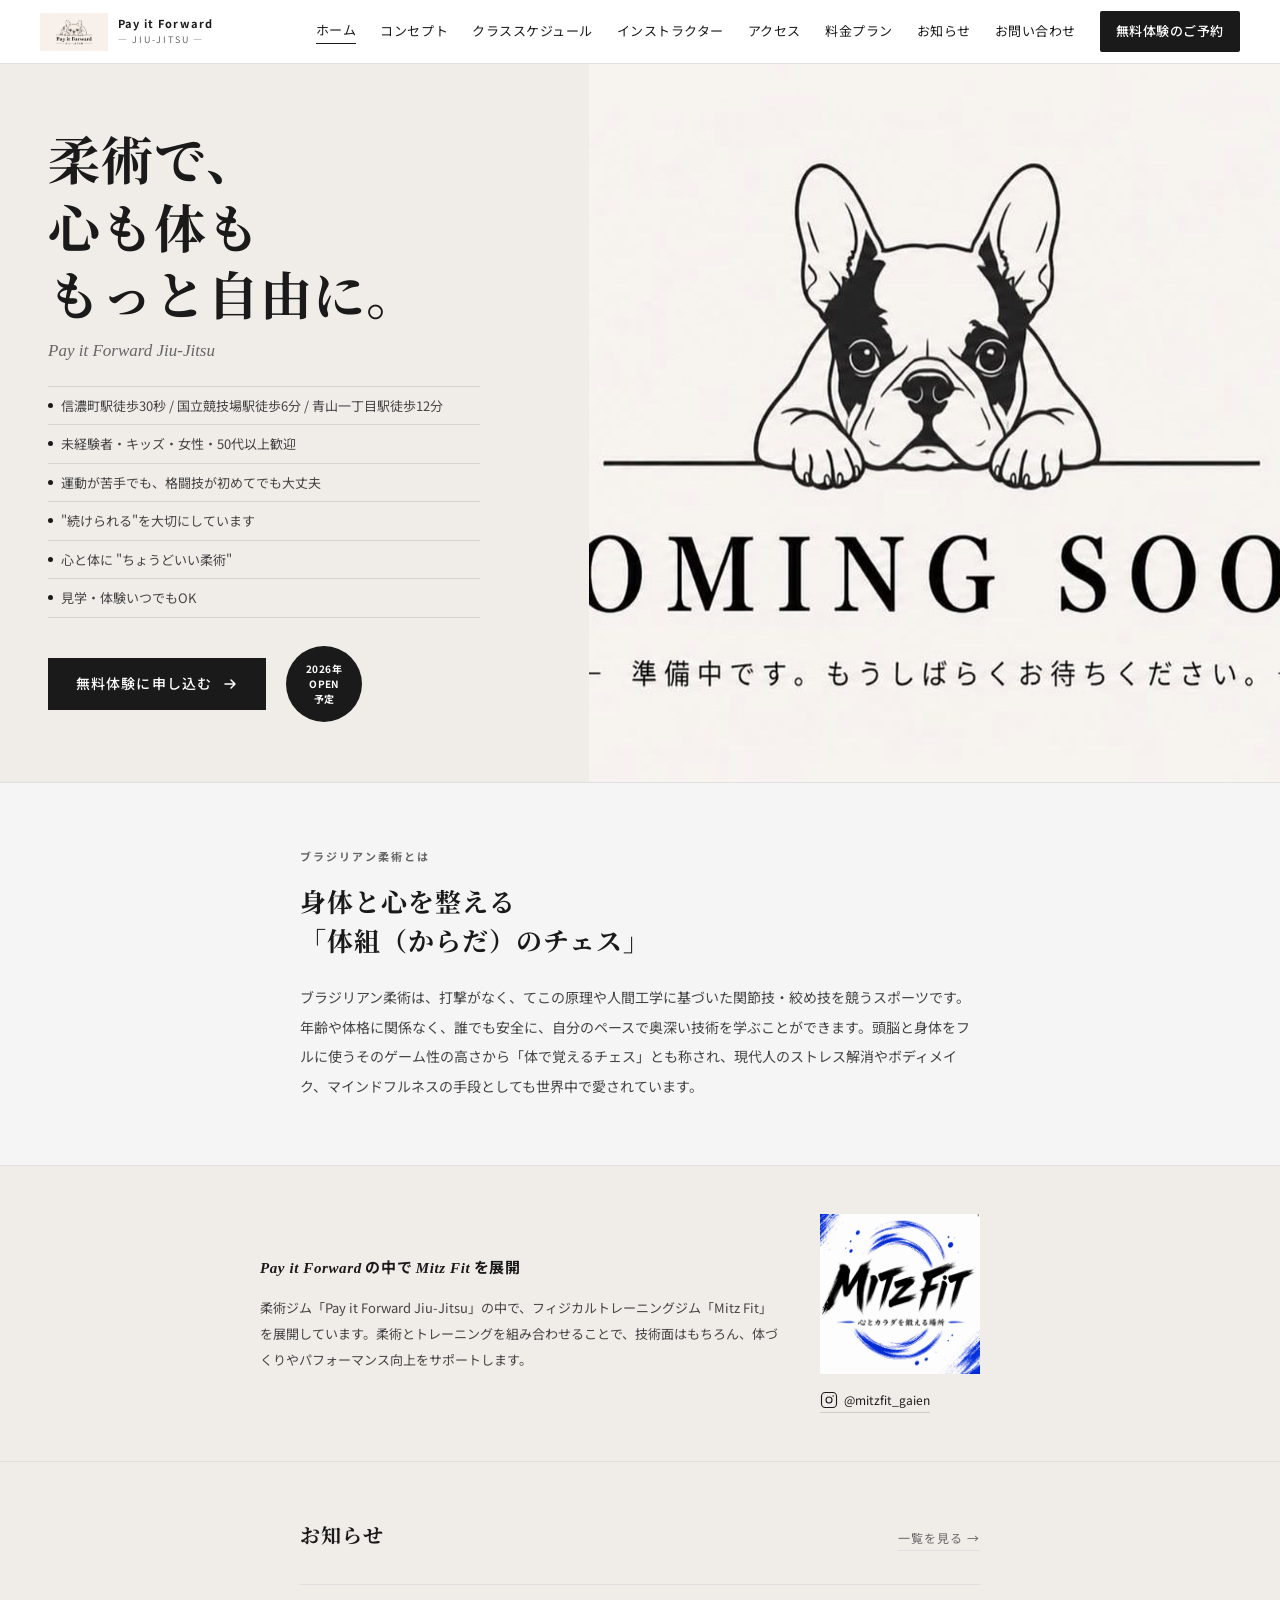
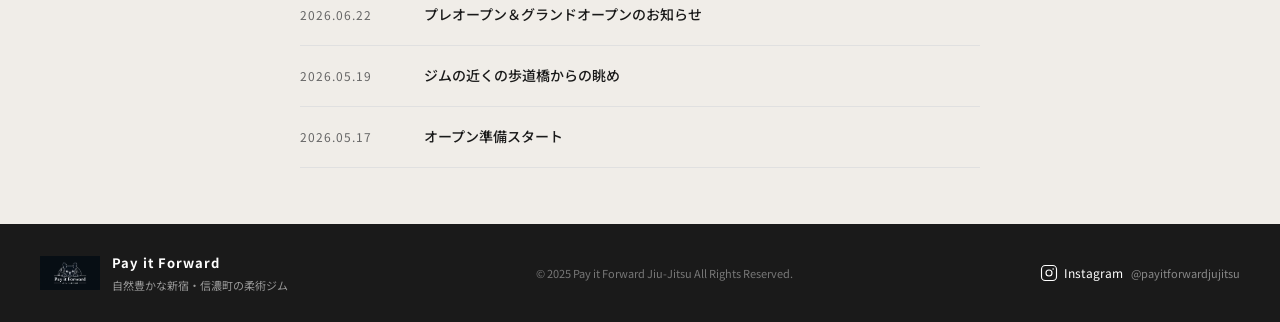
==== index.html @ 7c6f51bd "Add files via upload" ====
<!DOCTYPE html>
<html lang="ja">
<head>
    <meta charset="UTF-8">
  <meta name="color-scheme" content="light">
  <meta name="viewport" content="width=device-width, initial-scale=1.0">
  <meta name="description" content="東京都新宿区信濃町にあるブラジリアン柔術道場。初心者・女性・キッズ・50代以上歓迎。無料体験随時受付中。信濃町駅徒歩30秒。">
  <meta name="keywords" content="ブラジリアン柔術,柔術,信濃町,新宿,道場,初心者,女性,キッズ,体験,Pay it Forward">
  <meta name="robots" content="index, follow">
  <title>Pay it Forward JIU-JITSU｜東京・信濃町のブラジリアン柔術道場</title>

  <!-- OGP -->
  <meta property="og:type" content="website">
  <meta property="og:title" content="Pay it Forward JIU-JITSU｜東京・信濃町のブラジリアン柔術道場">
  <meta property="og:description" content="東京都新宿区信濃町にあるブラジリアン柔術道場。初心者・女性・キッズ・50代以上歓迎。無料体験随時受付中。信濃町駅徒歩30秒。">
  <meta property="og:url" content="https://payitforwardjiujitsu.com/index.html">
  <meta property="og:image" content="https://payitforwardjiujitsu.com/logo.png">
  <meta property="og:site_name" content="Pay it Forward JIU-JITSU">
  <meta property="og:locale" content="ja_JP">

  <!-- Twitter Card -->
  <meta name="twitter:card" content="summary">
  <meta name="twitter:title" content="Pay it Forward JIU-JITSU｜東京・信濃町のブラジリアン柔術道場">
  <meta name="twitter:description" content="東京都新宿区信濃町にあるブラジリアン柔術道場。初心者・女性・キッズ・50代以上歓迎。無料体験随時受付中。信濃町駅徒歩30秒。">
  <meta name="twitter:image" content="https://payitforwardjiujitsu.com/logo.png">

  <!-- Favicon -->
  <link rel="icon" type="image/png" href="logo.png">
  <link rel="apple-touch-icon" href="logo.png">

  <!-- 表示速度最適化 -->
  <link rel="preconnect" href="https://fonts.googleapis.com">
  <link rel="preconnect" href="https://fonts.gstatic.com" crossorigin>
  <link rel="dns-prefetch" href="https://fonts.googleapis.com">
  <script type="application/ld+json">
  {
    "@context": "https://schema.org",
    "@type": "SportsActivityLocation",
    "name": "Pay it Forward JIU-JITSU",
    "description": "東京都新宿区信濃町のブラジリアン柔術道場。初心者・女性・キッズ・50代以上歓迎。",
    "url": "https://payitforwardjiujitsu.com/",
    "telephone": "",
    "email": "payitforwardjiujitsu@gmail.com",
    "address": {
      "@type": "PostalAddress",
      "streetAddress": "南元町19-2 信濃町外苑ビル201",
      "addressLocality": "新宿区",
      "addressRegion": "東京都",
      "postalCode": "160-0012",
      "addressCountry": "JP"
    },
    "openingHours": ["Mo-Fr 10:00-22:00", "Sa-Su 09:00-18:00"],
    "sameAs": [
      "https://www.instagram.com/payitforwardjiujitsu"
    ]
  }
  </script>

  <link rel="stylesheet" href="common.css">
  <style>
    /* ===== HERO ===== */
    .hero {
      position: relative;
      min-height: 540px;
      background: #f0ede8;
      overflow: hidden;
    }

    .hero-img {
      position: absolute;
      right: 0; top: 0;
      width: 54%;
      height: 100%;
      object-fit: cover;
      object-position: center top;
    }

    .hero-content {
      position: relative;
      z-index: 2;
      padding: 60px 0 60px 48px;
      max-width: 480px;
    }

    .hero-heading {
      font-family: var(--font-serif);
      font-size: 52px;
      font-weight: 700;
      line-height: 1.3;
      letter-spacing: 0.02em;
      margin-bottom: 10px;
    }

    .hero-sub-en {
      font-family: 'Georgia', serif;
      font-size: 17px;
      font-style: italic;
      color: var(--gray-text);
      margin-bottom: 20px;
    }


    .hero-features {
      list-style: none;
      margin-bottom: 28px;
    }

    .hero-features li {
      font-size: 13px;
      color: #444;
      padding: 9px 0;
      border-bottom: 1px solid #d8d4ce;
      display: flex;
      align-items: center;
      gap: 8px;
      line-height: 1.5;
    }

    .hero-features li:first-child { border-top: 1px solid #d8d4ce; }

    .hero-features li::before {
      content: "";
      display: inline-block;
      width: 5px;
      height: 5px;
      border-radius: 50%;
      background: var(--black);
      flex-shrink: 0;
    }

    .hero-info {
      display: grid;
      grid-template-columns: 1fr 1fr;
      gap: 8px 12px;
      margin-bottom: 32px;
    }

    .hero-info-item {
      display: flex;
      align-items: center;
      gap: 6px;
      font-size: 12px;
      color: #555;
    }

    .hero-actions {
      display: flex;
      align-items: center;
      gap: 20px;
    }

    .hero-badge {
      width: 76px;
      height: 76px;
      border-radius: 50%;
      background: var(--black);
      color: var(--white);
      display: flex;
      flex-direction: column;
      align-items: center;
      justify-content: center;
      font-size: 10px;
      font-weight: 700;
      line-height: 1.5;
      text-align: center;
      letter-spacing: 0.04em;
      flex-shrink: 0;
    }

    /* ===== FEATURES ===== */
    .features {
      padding: 56px 40px;
      border-top: 1px solid var(--gray-mid);
    }

    .features-title {
      font-family: var(--font-serif);
      font-size: 18px;
      font-weight: 700;
      text-align: center;
      margin-bottom: 40px;
      letter-spacing: 0.06em;
    }

    .features-list {
      list-style: none;
      max-width: 400px;
      margin: 0 auto;
    }

    .features-list li {
      font-size: 15px;
      font-weight: 500;
      letter-spacing: 0.04em;
      padding: 14px 0;
      border-bottom: 1px solid var(--gray-mid);
      display: flex;
      align-items: center;
      gap: 12px;
    }

    .features-list li::before {
      content: "";
      display: inline-block;
      width: 6px;
      height: 6px;
      background: var(--black);
      border-radius: 50%;
      flex-shrink: 0;
    }

    .features-list li:first-child {
      border-top: 1px solid var(--gray-mid);
    }

    /* ===== TABLET ===== */
    @media (max-width: 1024px) {
      .hero-content { padding: 48px 0 48px 32px; }
      .hero-heading { font-size: 44px; }
      .features { padding: 48px 24px; }
      .features-grid { gap: 28px; }
    }

    /* ===== SP ===== */
    @media (max-width: 768px) {
      .hero {
        min-height: auto;
        display: flex;
        flex-direction: column;
      }

      .hero-img {
        position: relative;
        width: 100%;
        height: 280px;
        right: auto; top: auto;
      }

      .hero-content {
        padding: 36px 20px;
        max-width: 100%;
      }

      .hero-heading { font-size: 36px; }
      .hero-sub-en { font-size: 14px; }

      .hero-info {
        grid-template-columns: 1fr;
        gap: 8px;
      }

      .hero-actions { flex-wrap: wrap; }

      .features { padding: 40px 20px; }
      .features-grid { gap: 20px; }
      .feature-item { min-width: 72px; }
    }

    @media (max-width: 480px) {
      .hero-heading { font-size: 30px; }
      .features-grid {
        display: grid;
        grid-template-columns: repeat(3, 1fr);
        gap: 16px 8px;
      }
    }

    /* ===== NEWS (TOP) ===== */
    .news-top-wrap {
      background: #f0ede8;
      border-top: 1px solid var(--gray-mid);
    }

    .news-top {
      padding: 56px 40px;
      max-width: 760px;
      margin: 0 auto;
    }

    .news-top-header {
      display: flex;
      align-items: baseline;
      justify-content: space-between;
      margin-bottom: 32px;
    }

    .news-top-title {
      font-family: var(--font-serif);
      font-size: 20px;
      font-weight: 700;
      letter-spacing: 0.06em;
    }

    .news-top-more {
      font-size: 12px;
      letter-spacing: 0.08em;
      color: var(--gray-text);
      border-bottom: 1px solid var(--gray-mid);
      padding-bottom: 1px;
      transition: opacity 0.2s;
    }

    .news-top-more:hover { opacity: 0.6; }

    .news-top-list { list-style: none; }

    .news-top-item a {
      display: grid;
      grid-template-columns: 100px 1fr;
      gap: 24px;
      align-items: center;
      padding: 18px 0;
      border-bottom: 1px solid var(--gray-mid);
      transition: opacity 0.2s;
    }

    .news-top-item:first-child a { border-top: 1px solid var(--gray-mid); }
    .news-top-item a:hover { opacity: 0.55; }

    .news-top-date {
      font-size: 12px;
      color: var(--gray-text);
      letter-spacing: 0.08em;
      white-space: nowrap;
    }

    .news-top-name {
      font-size: 14px;
      font-weight: 500;
      color: var(--black);
    }

    @media (max-width: 768px) {
      .news-top { padding: 40px 20px; }
      .news-top-item a {
        grid-template-columns: 1fr;
        gap: 5px;
        padding: 16px 0;
      }
      .news-top-item:first-child a { border-top: 1px solid var(--gray-mid); }
    }

    /* ===== BJJ SECTION ===== */
    .bjj-section {
      padding: 64px 40px;
      border-top: 1px solid var(--gray-mid);
      background: var(--gray-light);
    }

    .bjj-inner {
      max-width: 680px;
      margin: 0 auto;
    }

    .bjj-eyebrow {
      font-size: 11px;
      font-weight: 700;
      letter-spacing: 0.18em;
      color: var(--gray-text);
      margin-bottom: 16px;
      text-transform: uppercase;
    }

    .bjj-heading {
      font-family: var(--font-serif);
      font-size: 26px;
      font-weight: 700;
      line-height: 1.5;
      letter-spacing: 0.04em;
      margin-bottom: 24px;
    }

    .bjj-body {
      font-size: 14px;
      line-height: 2.1;
      color: #444;
    }

    @media (max-width: 768px) {
      .bjj-section { padding: 48px 20px; }
      .bjj-heading { font-size: 20px; }
    }

    /* ===== MITZ FIT TOP ===== */
    .mitzfit-top {
      border-top: 1px solid var(--gray-mid);
      padding: 48px 40px;
      background: #f0ede8;
    }

    .mitzfit-top-inner {
      max-width: 760px;
      margin: 0 auto;
      display: grid;
      grid-template-columns: 1fr 200px;
      gap: 40px;
      align-items: center;
    }

    .mitzfit-top-label {
      font-size: 15px;
      font-weight: 700;
      letter-spacing: 0.04em;
      margin-bottom: 14px;
    }

    .mitzfit-top-label em {
      font-family: 'Georgia', serif;
      font-style: italic;
    }

    .mitzfit-top-body {
      font-size: 13px;
      line-height: 2;
      color: #444;
    }

    .mitzfit-top-logo {
      display: flex;
      flex-direction: row;
      align-items: center;
      gap: 16px;
      flex-wrap: wrap;
    }

    .mitzfit-top-logo img {
      width: 160px;
      object-fit: contain;
    }

    @media (max-width: 768px) {
      .mitzfit-top { padding: 40px 20px; }
      .mitzfit-top-inner {
        grid-template-columns: 1fr;
        gap: 20px;
      }
      .mitzfit-top-logo { flex-direction: column; align-items: flex-start; gap: 10px; }
      .mitzfit-top-logo img { width: 160px; }
    }

    .mitzfit-ig {
      display: inline-flex;
      align-items: center;
      gap: 6px;
      font-size: 12px;
      color: var(--black);
      transition: opacity 0.2s;
      border-bottom: 1px solid #ccc;
      padding-bottom: 2px;
    }

    .mitzfit-ig:hover { opacity: 0.6; }
  </style>
</head>
<body>
  <div class="page-wrapper">

    <!-- HEADER -->
    <header class="site-header">
      <a href="index.html" class="site-logo">
        <img src="logo.png" alt="Pay it Forward Jiu-Jitsu ロゴ">
        <div><div class="logo-text">Pay it Forward</div><div class="logo-sub">— JIU-JITSU —</div></div>
      </a>
      <nav class="site-nav">
        <a href="index.html" class="active">ホーム</a>
        <a href="concept.html">コンセプト</a>
        <a href="schedule.html">クラススケジュール</a>
        <a href="instructor.html">インストラクター</a>
        <a href="access.html">アクセス</a>
        <a href="pricing.html">料金プラン</a>
        <a href="news.html">お知らせ</a>
        <a href="contact.html">お問い合わせ</a>
        <a href="contact.html" class="btn-cta">無料体験のご予約</a>
      </nav>
      <button class="hamburger" id="hamburger" aria-label="メニューを開く">
        <span></span><span></span><span></span>
      </button>
    </header>

    <!-- MOBILE MENU -->
    <div class="mobile-menu" id="mobileMenu">
      <a href="index.html">ホーム</a>
      <a href="concept.html">コンセプト</a>
      <a href="schedule.html">クラススケジュール</a>
      <a href="instructor.html">インストラクター</a>
      <a href="access.html">アクセス</a>
      <a href="pricing.html">料金プラン</a>
      <a href="news.html">お知らせ</a>
      <a href="contact.html">お問い合わせ</a>
      <a href="contact.html" class="btn-cta">無料体験のご予約</a>
    </div>

    <main>

      <!-- HERO -->
      <section class="hero">
        <img src="hero.jpg" alt="柔術の練習風景" class="hero-img">
        <div class="hero-content">
          <h1 class="hero-heading">柔術で、<br>心も体も<br>もっと自由に。</h1>
          <p class="hero-sub-en">Pay it Forward Jiu-Jitsu</p>
          <ul class="hero-features">
            <li>信濃町駅徒歩30秒 / 国立競技場駅徒歩6分 / 青山一丁目駅徒歩12分</li>
            <li>未経験者・キッズ・女性・50代以上歓迎</li>
            <li>運動が苦手でも、格闘技が初めてでも大丈夫</li>
            <li>"続けられる"を大切にしています</li>
            <li>心と体に "ちょうどいい柔術"</li>
            <li>見学・体験いつでもOK</li>
          </ul>

          <div class="hero-actions">
            <a href="contact.html" class="btn-primary">
              無料体験に申し込む
              <svg width="16" height="16" viewBox="0 0 16 16" fill="none"><path d="M3 8h10M9 4l4 4-4 4" stroke="#fff" stroke-width="1.5" stroke-linecap="round" stroke-linejoin="round"/></svg>
            </a>
            <div class="hero-badge">2026年<br>OPEN<br>予定</div>
          </div>
        </div>
      </section>




      <!-- BJJ SECTION -->
      <section class="bjj-section">
        <div class="bjj-inner">
          <p class="bjj-eyebrow">ブラジリアン柔術とは</p>
          <h2 class="bjj-heading">身体と心を整える<br>「体組（からだ）のチェス」</h2>
          <p class="bjj-body">ブラジリアン柔術は、打撃がなく、てこの原理や人間工学に基づいた関節技・絞め技を競うスポーツです。年齢や体格に関係なく、誰でも安全に、自分のペースで奥深い技術を学ぶことができます。頭脳と身体をフルに使うそのゲーム性の高さから「体で覚えるチェス」とも称され、現代人のストレス解消やボディメイク、マインドフルネスの手段としても世界中で愛されています。</p>
        </div>
      </section>

      <!-- MITZ FIT -->
      <section class="mitzfit-top">
        <div class="mitzfit-top-inner">
          <div class="mitzfit-top-text">
            <p class="mitzfit-top-label"><em>Pay it Forward</em> の中で <em>Mitz Fit</em> を展開</p>
            <p class="mitzfit-top-body">柔術ジム「Pay it Forward Jiu-Jitsu」の中で、フィジカルトレーニングジム「Mitz Fit」を展開しています。柔術とトレーニングを組み合わせることで、技術面はもちろん、体づくりやパフォーマンス向上をサポートします。</p>
          </div>
          <div class="mitzfit-top-logo">
            <a href="https://mitzfittokyo.com/" target="_blank" rel="noopener" class="mitzfit-logo-link">
              <img src="5.jpg" loading="lazy" alt="Mitz Fit ロゴ">
            </a>
            <a href="https://www.instagram.com/mitzfit_gaien?igsh=MWZiM3Vud2s0aWNnYQ==" target="_blank" rel="noopener" class="mitzfit-ig">
              <svg width="18" height="18" viewBox="0 0 24 24" fill="none"><rect x="2" y="2" width="20" height="20" rx="5" stroke="#1a1a1a" stroke-width="1.5"/><circle cx="12" cy="12" r="4" stroke="#1a1a1a" stroke-width="1.5"/><circle cx="17.5" cy="6.5" r="1" fill="#1a1a1a"/></svg>
              @mitzfit_gaien
            </a>
          </div>
        </div>
      </section>

      <!-- NEWS -->
      <div class="news-top-wrap">
      <section class="news-top">
        <div class="news-top-header">
          <h2 class="news-top-title">お知らせ</h2>
          <a href="news.html" class="news-top-more">一覧を見る →</a>
        </div>
        <ul class="news-top-list" id="newsTopList">
          <li style="padding:20px 0;font-size:13px;color:var(--gray-text);">読み込み中...</li>
        </ul>
      </section>
      </div>

    </main>

    <!-- FOOTER -->
    <footer class="site-footer">
      <div class="footer-logo">
        <img src="logo.png" alt="ロゴ">
        <div>
          <div class="footer-logo-name">Pay it Forward</div>
          <div class="footer-logo-tagline">自然豊かな新宿・信濃町の柔術ジム</div>
        </div>
      </div>
      <div class="footer-copy">&copy; 2025 Pay it Forward Jiu-Jitsu All Rights Reserved.</div>
      <div class="footer-sns">
        <a href="https://www.instagram.com/payitforwardjiujitsu?igsh=d3Uzd296cXIxdXo=" target="_blank" rel="noopener">
          <svg width="18" height="18" viewBox="0 0 24 24" fill="none"><rect x="2" y="2" width="20" height="20" rx="5" stroke="white" stroke-width="1.5"/><circle cx="12" cy="12" r="4" stroke="white" stroke-width="1.5"/><circle cx="17.5" cy="6.5" r="1" fill="white"/></svg>
          Instagram
        </a>
        <span class="footer-sns-handle">@payitforwardjujitsu</span>
      </div>
    </footer>

  </div>

  <script>
    // ===== ハンバーガー =====
    const ham = document.getElementById('hamburger');
    const menu = document.getElementById('mobileMenu');
    ham.addEventListener('click', function() {
      ham.classList.toggle('open');
      menu.classList.toggle('open');
      document.body.classList.toggle('menu-open');
    });
    menu.querySelectorAll('a').forEach(function(a) {
      a.addEventListener('click', function() {
        ham.classList.remove('open');
        menu.classList.remove('open');
        document.body.classList.remove('menu-open');
      });
    });

    // ===== お知らせデータ =====
    const NEWS_DATA = [
  {
    "id": 1,
    "title": "Pay it Forward Jiu-Jitsu オープン決定",
    "date": "2026-05-07",
    "content": "この度、東京・信濃町にて「Pay it Forward Jiu-Jitsu」のオープンが正式に決定いたしました。\n\nはじめての方も、女性も、キッズも、50代以上の方も。それぞれのペースで楽しく強くなれる場所を目指します。\n\nオープン日・体験会の詳細については順次お知らせいたします。\nぜひInstagramやLINEでの最新情報をお見逃しなく。"
  },
  {
    "id": 2,
    "title": "オープン準備スタート",
    "date": "2026-05-17",
    "content": "本日よりオープンに向けた準備を本格的にスタートしました。\n\n道場の整備、スケジュール調整、体験会の企画など、鋭意準備中です。\n\n無料体験のお申し込みは「お問い合わせ」ページよりお気軽にどうぞ。\nオープンまで今しばらくお待ちください。"
  },
  {
    "id": 3,
    "title": "ジムの近くの歩道橋からの眺め",
    "date": "2026-05-19",
    "thumbnail": "news01.jpg",
    "content": "ジムの近くの有名な歩道橋です！\n\nジムの準備の最中にお散歩。\n\n良いジムを作って皆さんをお待ちしております。"
  },
  {
    "id": 4,
    "title": "プレオープン＆グランドオープンのお知らせ",
    "date": "2026-06-22",
    "thumbnail": "news02.jpg",
    "content": "7月28日（火）〜31日（金） プレオープン\n8月1日（土） グランドオープン\n\nいよいよ、Pay it Forward JIU-JITSUがオープンします！\n\n7月28日（火）から31日（金）までの4日間は「プレオープン期間」として、体験レッスンや見学を随時受け付けております。\n\nそして8月1日（土）はいよいよグランドオープン！当日はお披露目会として、体験レッスン・施設見学・インストラクターとの交流など、楽しいイベントを予定しています。\n\n「ちょっと気になっていた」「柔術をやってみたかった」という方、ぜひこの機会に遊びにいらしてください！\n\n皆さんとマットの上でお会いできることを楽しみにしております。\n\n— New Challenge, Stronger Together. —"
  }
];

    // ===== TOP 最新3件表示 =====
    (function() {
      function fmt(s) {
        var d = new Date(s);
        return d.getFullYear() + '.' + String(d.getMonth()+1).padStart(2,'0') + '.' + String(d.getDate()).padStart(2,'0');
      }
      var data = NEWS_DATA.slice().sort(function(a,b){ return new Date(b.date) - new Date(a.date); });
      var list = document.getElementById('newsTopList');
      list.innerHTML = '';
      data.slice(0,3).forEach(function(item) {
        var li = document.createElement('li');
        li.className = 'news-top-item';
        li.innerHTML = '<a href="news-detail.html?id=' + item.id + '"><span class="news-top-date">' + fmt(item.date) + '</span><span class="news-top-name">' + item.title + '</span></a>';
        list.appendChild(li);
      });
    })();
  </script>
</body>
</html>
---- common.css ----
/* ===== GOOGLE FONTS ===== */
@import url('https://fonts.googleapis.com/css2?family=Noto+Sans+JP:wght@300;400;500;700&family=Noto+Serif+JP:wght@400;700&display=swap');

/* ===== RESET & BASE ===== */
*, *::before, *::after { box-sizing: border-box; margin: 0; padding: 0; }

:root {
  --black: #1a1a1a;
  --white: #ffffff;
  --gray-light: #f5f5f5;
  --gray-mid: #e0e0e0;
  --gray-text: #666666;
  --font-serif: 'Noto Serif JP', 'Georgia', serif;
  --font-sans: 'Noto Sans JP', 'Helvetica Neue', sans-serif;
  --header-h: 64px;
}

html {
  font-size: 16px;
  scroll-behavior: smooth;
  color-scheme: light only;
}

body {
  font-family: var(--font-sans);
  color: #1a1a1a;
  background-color: #ffffff;
  line-height: 1.7;
  -webkit-font-smoothing: antialiased;
}

/* ダークモード完全無効化 */
@media (prefers-color-scheme: dark) {
  html { color-scheme: light; }
  body { background-color: #ffffff !important; color: #1a1a1a !important; }
  * { color: inherit; background-color: inherit; }
}

img { max-width: 100%; height: auto; display: block; }
a { color: inherit; text-decoration: none; }
ul { list-style: none; }

/* ===== HEADER ===== */
.site-header {
  display: flex;
  align-items: center;
  justify-content: space-between;
  padding: 0 40px;
  height: var(--header-h);
  border-bottom: 1px solid var(--gray-mid);
  background: var(--white);
  position: sticky;
  top: 0;
  z-index: 200;
}

.site-logo {
  display: flex;
  align-items: center;
  gap: 10px;
  flex-shrink: 0;
}

.site-logo img { height: 38px; width: auto; }

.logo-text {
  font-size: 11px;
  font-weight: 700;
  letter-spacing: 0.1em;
  line-height: 1.4;
}

.logo-sub {
  font-size: 9px;
  letter-spacing: 0.2em;
  color: var(--gray-text);
}

/* ===== NAV (PC) ===== */
.site-nav {
  display: flex;
  align-items: center;
  gap: 24px;
}

.site-nav a {
  font-size: 13px;
  color: var(--black);
  letter-spacing: 0.04em;
  white-space: nowrap;
  transition: opacity 0.2s;
}

.site-nav a:hover { opacity: 0.5; }

.site-nav a.active {
  border-bottom: 1.5px solid var(--black);
  padding-bottom: 1px;
}

.btn-cta {
  background: var(--black);
  color: var(--white) !important;
  padding: 9px 16px;
  font-size: 12px;
  font-weight: 500;
  letter-spacing: 0.05em;
  white-space: nowrap;
  border-radius: 2px;
  transition: opacity 0.2s;
}

.btn-cta:hover { opacity: 0.7 !important; border-bottom: none !important; }

/* ===== HAMBURGER (SP/TAB) ===== */
.hamburger {
  display: none;
  flex-direction: column;
  justify-content: center;
  gap: 5px;
  width: 32px;
  height: 32px;
  cursor: pointer;
  background: none;
  border: none;
  padding: 4px;
  z-index: 300;
}

.hamburger span {
  display: block;
  height: 1.5px;
  background: var(--black);
  transition: all 0.3s;
  transform-origin: center;
}

.hamburger.open span:nth-child(1) { transform: translateY(6.5px) rotate(45deg); }
.hamburger.open span:nth-child(2) { opacity: 0; }
.hamburger.open span:nth-child(3) { transform: translateY(-6.5px) rotate(-45deg); }

/* ===== MOBILE MENU OVERLAY ===== */
.mobile-menu {
  display: none;
  position: fixed;
  inset: 0;
  background: var(--white);
  z-index: 150;
  flex-direction: column;
  align-items: center;
  justify-content: center;
  gap: 0;
  padding-top: var(--header-h);
}

.mobile-menu.open { display: flex; }

.mobile-menu a {
  font-size: 16px;
  font-weight: 500;
  letter-spacing: 0.08em;
  color: var(--black);
  width: 100%;
  max-width: 320px;
  padding: 18px 0;
  text-align: center;
  border-bottom: 1px solid var(--gray-mid);
}

.mobile-menu .btn-cta {
  margin-top: 32px;
  background: var(--black);
  color: var(--white) !important;
  border-radius: 2px;
  border-bottom: none !important;
  padding: 14px 32px;
  font-size: 14px;
  max-width: 280px;
}

/* ===== BUTTONS ===== */
.btn-primary {
  display: inline-flex;
  align-items: center;
  gap: 10px;
  background: var(--black);
  color: var(--white);
  padding: 14px 28px;
  font-size: 14px;
  font-weight: 500;
  letter-spacing: 0.08em;
  border: none;
  cursor: pointer;
  transition: opacity 0.2s;
  font-family: var(--font-sans);
}

.btn-primary:hover { opacity: 0.75; }

/* ===== SECTION TITLE ===== */
.section-title {
  font-family: var(--font-serif);
  font-size: 26px;
  font-weight: 700;
  letter-spacing: 0.05em;
  text-align: center;
  margin-bottom: 48px;
}

/* ===== PAGE WRAPPER ===== */
.page-wrapper { min-height: 100vh; display: flex; flex-direction: column; }
main { flex: 1; }

/* ===== FOOTER ===== */
.site-footer {
  background: var(--black);
  color: var(--white);
  padding: 28px 40px;
  display: flex;
  align-items: center;
  justify-content: space-between;
  gap: 16px;
  flex-wrap: wrap;
}

.footer-logo { display: flex; align-items: center; gap: 12px; }
.footer-logo img { height: 34px; filter: invert(1); }
.footer-logo-name { font-size: 13px; font-weight: 700; letter-spacing: 0.08em; }
.footer-logo-tagline { font-size: 11px; color: #999; margin-top: 2px; }
.footer-copy { font-size: 11px; color: #777; }

.footer-sns { display: flex; align-items: center; gap: 8px; }
.footer-sns a {
  display: flex; align-items: center; gap: 6px;
  font-size: 12px; color: var(--white);
  transition: opacity 0.2s;
}
.footer-sns a:hover { opacity: 0.7; }
.footer-sns-handle { font-size: 11px; color: #888; }

/* ===== HAMBURGER JS ===== */
/* toggled via JS: body.menu-open */
body.menu-open { overflow: hidden; }

/* ============================================================
   RESPONSIVE BREAKPOINTS
   PC:      1025px〜
   Tablet:  769px〜1024px
   SP:      〜768px
   ============================================================ */

/* ---------- Tablet ---------- */
@media (max-width: 1024px) {
  .site-header { padding: 0 24px; }
  .site-nav { gap: 14px; }
  .site-nav a { font-size: 12px; }
  .site-footer { padding: 24px 24px; }
  .section-title { font-size: 24px; }
}

/* ---------- Tablet以下: ハンバーガー ---------- */
@media (max-width: 768px) {
  :root { --header-h: 56px; }
  .site-header { padding: 0 20px; }
  .site-nav { display: none; }
  .hamburger { display: flex; }
  .section-title { font-size: 20px; margin-bottom: 28px; }

  .site-footer {
    flex-direction: column;
    align-items: flex-start;
    gap: 16px;
    padding: 24px 20px;
  }

  .footer-copy { font-size: 10px; }
}

/* ---------- SP ---------- */
@media (max-width: 480px) {
  .btn-primary { font-size: 13px; padding: 12px 20px; }
}
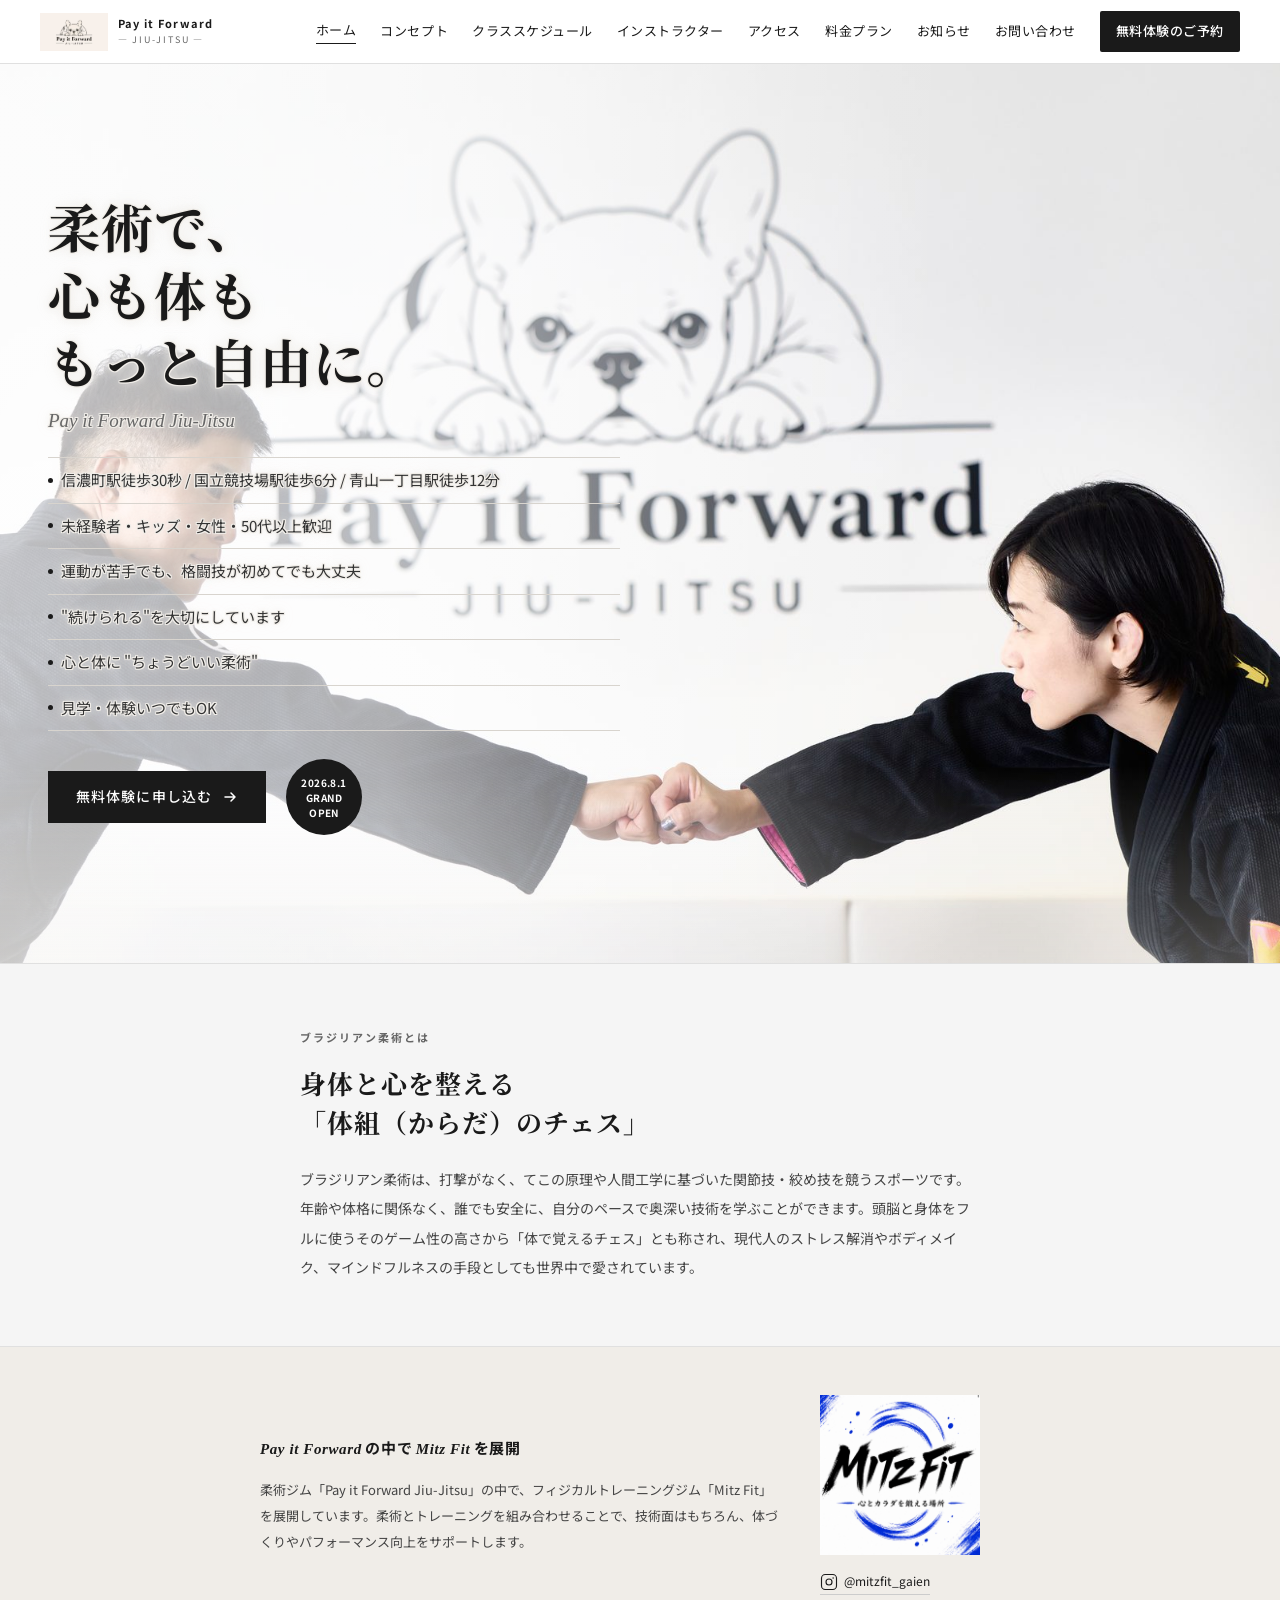
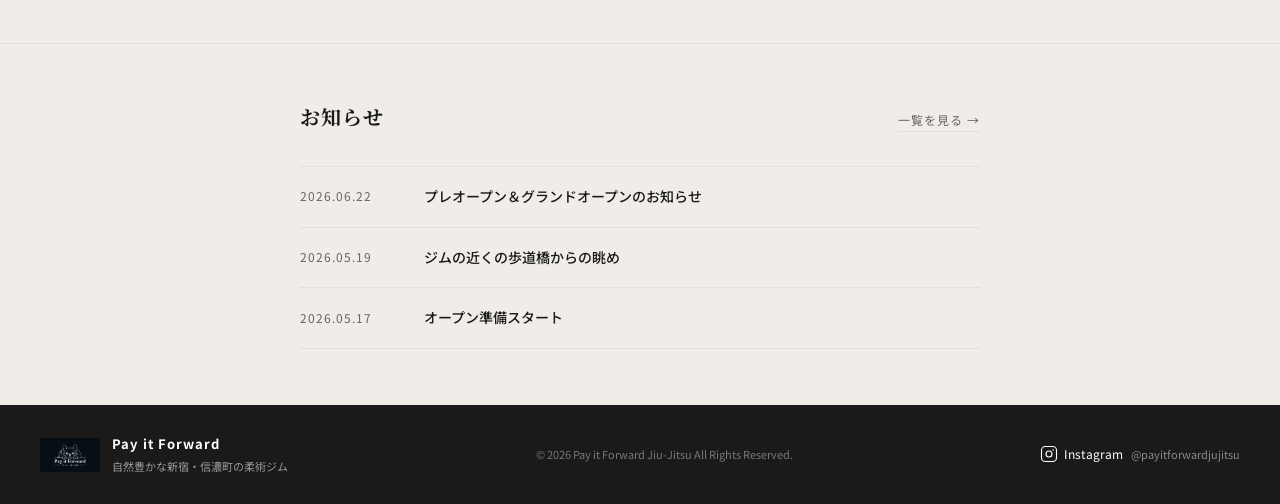
==== commit c306c28b: "Add files via upload" ====
--- a/index.html
+++ b/index.html
@@ -13,7 +13,7 @@
   <meta property="og:type" content="website">
   <meta property="og:title" content="Pay it Forward JIU-JITSU｜東京・信濃町のブラジリアン柔術道場">
   <meta property="og:description" content="東京都新宿区信濃町にあるブラジリアン柔術道場。初心者・女性・キッズ・50代以上歓迎。無料体験随時受付中。信濃町駅徒歩30秒。">
-  <meta property="og:url" content="https://payitforwardjiujitsu.com/index.html">
+  <meta property="og:url" content="https://payitforwardjiujitsu.com/">
   <meta property="og:image" content="https://payitforwardjiujitsu.com/logo.png">
   <meta property="og:site_name" content="Pay it Forward JIU-JITSU">
   <meta property="og:locale" content="ja_JP">
@@ -23,6 +23,8 @@
   <meta name="twitter:title" content="Pay it Forward JIU-JITSU｜東京・信濃町のブラジリアン柔術道場">
   <meta name="twitter:description" content="東京都新宿区信濃町にあるブラジリアン柔術道場。初心者・女性・キッズ・50代以上歓迎。無料体験随時受付中。信濃町駅徒歩30秒。">
   <meta name="twitter:image" content="https://payitforwardjiujitsu.com/logo.png">
+
+  <link rel="canonical" href="https://payitforwardjiujitsu.com/">
 
   <!-- Favicon -->
   <link rel="icon" type="image/png" href="logo.png">
@@ -58,28 +60,126 @@
 
   <link rel="stylesheet" href="common.css">
   <style>
-    /* ===== HERO ===== */
+    /* ===== HERO =====
+       ※Safari対策：.heroにflexを使わず、位置指定も inset ではなく top/right/bottom/left の
+         個別指定にしている。ここを inset や flex に戻すと iOS Safari で左右分割に崩れる。 */
     .hero {
       position: relative;
-      min-height: 540px;
+      min-height: clamp(560px, 42vw, 760px);
       background: #f0ede8;
       overflow: hidden;
+      padding: 72px 0;
+    }
+
+    /* PCは写真を画面いっぱい・左端まで見せる。文字の裏に敷き物は置かない */
+    .hero-slider {
+      position: absolute;
+      top: 0;
+      right: 0;
+      bottom: 0;
+      left: 0;
+      width: 100%;
+      height: 100%;
+      overflow: hidden;
+    }
+
+    /* 下端のなじませ＋文字の範囲に白のもや（左が濃く、右に向かって消える） */
+    .hero-veil {
+      position: absolute;
+      top: 0;
+      right: 0;
+      bottom: 0;
+      left: 0;
+      z-index: 1;
+      pointer-events: none;
+      background:
+        linear-gradient(180deg, rgba(240,237,232,0) 78%, rgba(240,237,232,0.30) 100%),
+        linear-gradient(90deg,
+          rgba(255,255,255,0.72) 0%,
+          rgba(255,255,255,0.66) 30%,
+          rgba(255,255,255,0.44) 46%,
+          rgba(255,255,255,0.20) 60%,
+          rgba(255,255,255,0.05) 68%,
+          rgba(255,255,255,0) 76%);
     }
 
     .hero-img {
       position: absolute;
-      right: 0; top: 0;
-      width: 54%;
+      top: 0;
+      right: 0;
+      bottom: 0;
+      left: 0;
+      width: 100%;
       height: 100%;
       object-fit: cover;
-      object-position: center top;
+      object-position: center 35%;
+      opacity: 0;
+      transition: opacity 1s ease-in-out;
+    }
+
+    /* ▼▼ 写真ごとの表示位置（調整はここだけ触ればOK） ▼▼
+       PC・タブレット：上下が切れるので「縦位置」。数字が小さいほど写真の上側が見える
+       スマホ縦：左右が切れるので「横位置」。数字が小さいほど写真の左側が見える */
+    @media (min-width: 769px) {
+      .hero-img[src="hero5.jpg"] { object-position: center 55%; } /* 道場全景 */
+      .hero-img[src="hero1.jpg"] { object-position: center 35%; } /* 拳合わせ */
+      .hero-img[src="hero2.jpg"] { object-position: center 40%; } /* スパーリング */
+      .hero-img[src="hero3.jpg"] { object-position: center 45%; } /* 指導風景 */
+      .hero-img[src="hero4.jpg"] { object-position: center 45%; } /* 窓辺の3人 */
+    }
+
+    @media (max-width: 768px) {
+      .hero-img[src="hero5.jpg"] { object-position: 60% center; }
+      .hero-img[src="hero1.jpg"] { object-position: 50% center; }
+      .hero-img[src="hero2.jpg"] { object-position: 55% center; }
+      .hero-img[src="hero3.jpg"] { object-position: 55% center; }
+      .hero-img[src="hero4.jpg"] { object-position: 50% center; }
+    }
+    /* ▲▲ 写真ごとの表示位置ここまで ▲▲ */
+
+    /* PC(1025px以上)のみ：小さい文字を読みやすいサイズに上げる */
+    @media (min-width: 1025px) {
+      .hero .hero-content { max-width: 620px; }
+      .hero .hero-features li {
+        font-size: 15px;
+        color: #333;
+        padding: 11px 0;
+      }
+      .hero .hero-sub-en { font-size: 19px; }
+    }
+
+    /* 769px以上（スマホ横向き・タブレット・PC）のみ：敷き物が無いぶん、黒文字をクリーム色(#f0ede8)の1pxフチ＋淡い光で浮かせる */
+    @media (min-width: 769px) {
+      .hero-heading {
+        text-shadow:
+          1px 0 0 #f0ede8, -1px 0 0 #f0ede8, 0 1px 0 #f0ede8, 0 -1px 0 #f0ede8,
+          1px 1px 0 #f0ede8, -1px -1px 0 #f0ede8, 1px -1px 0 #f0ede8, -1px 1px 0 #f0ede8,
+          0 0 8px rgba(240,237,232,0.95), 0 0 18px rgba(240,237,232,0.75);
+      }
+      .hero-sub-en,
+      .hero-features li,
+      .hero-info-item {
+        text-shadow:
+          1px 0 0 #f0ede8, -1px 0 0 #f0ede8, 0 1px 0 #f0ede8, 0 -1px 0 #f0ede8,
+          1px 1px 0 #f0ede8, -1px -1px 0 #f0ede8, 1px -1px 0 #f0ede8, -1px 1px 0 #f0ede8,
+          0 0 6px rgba(240,237,232,0.95), 0 0 14px rgba(240,237,232,0.8);
+      }
+    }
+
+    .hero-img.is-active { opacity: 1; }
+    .hero-img.is-hidden { display: none; }
+
+    /* 動きを減らす設定のユーザーはフェードなし（1枚目固定はJS側で制御） */
+    @media (prefers-reduced-motion: reduce) {
+      .hero-img { transition: none; }
     }
 
     .hero-content {
       position: relative;
       z-index: 2;
-      padding: 60px 0 60px 48px;
-      max-width: 480px;
+      background: transparent; /* 写真の上に乗るので必ず透明。ベタ塗りにしないこと */
+      padding: 56px 0 56px 48px;
+      max-width: 500px;
     }
 
     .hero-heading {
@@ -213,10 +313,19 @@
       border-top: 1px solid var(--gray-mid);
     }
 
-    /* ===== TABLET ===== */
+    /* ===== TABLET / スマホ横向き（769〜1024px：PCと同じ全面表示。文字の幅だけ狭める） ===== */
     @media (max-width: 1024px) {
-      .hero-content { padding: 48px 0 48px 32px; }
-      .hero-heading { font-size: 44px; }
+      .hero {
+        min-height: clamp(420px, 52vw, 620px);
+      }
+
+      .hero-content {
+        padding: 40px 0 40px 28px;
+        max-width: 400px;
+      }
+
+      .hero-heading { font-size: 36px; }
+      .hero-features li { font-size: 12px; padding: 7px 0; }
       .features { padding: 48px 24px; }
       .features-grid { gap: 28px; }
     }
@@ -225,16 +334,22 @@
     @media (max-width: 768px) {
       .hero {
         min-height: auto;
-        display: flex;
-        flex-direction: column;
-      }
-
-      .hero-img {
+        padding: 0;
+      }
+
+      /* SPは全面敷きをやめて、画像→テキストの縦並びに戻す */
+      .hero-slider {
         position: relative;
+        top: auto;
+        right: auto;
+        bottom: auto;
+        left: auto;
         width: 100%;
         height: 280px;
-        right: auto; top: auto;
-      }
+      }
+
+      .hero-img { object-position: center center; }
+      .hero-veil { display: none; }
 
       .hero-content {
         padding: 36px 20px;
@@ -493,8 +608,17 @@
     <main>
 
       <!-- HERO -->
-      <section class="hero">
-        <img src="hero.jpg" alt="柔術の練習風景" class="hero-img">
+      <!-- BUILD-ID: hero-fullbleed-v11 -->
+      <section class="hero" data-build="hero-fullbleed-v11">
+        <div class="hero-slider" id="heroSlider">
+          <!-- 表示順：道場全景 → 拳合わせ → スパーリング → 指導風景 → 窓辺の3人 -->
+          <img src="hero5.jpg" alt="Pay it Forward JIU-JITSU の道場" class="hero-img hero-slide is-active">
+          <img src="hero1.jpg" alt="柔術の練習風景" class="hero-img hero-slide">
+          <img src="hero2.jpg" alt="" class="hero-img hero-slide">
+          <img src="hero3.jpg" alt="" class="hero-img hero-slide">
+          <img src="hero4.jpg" alt="" class="hero-img hero-slide">
+        </div>
+        <div class="hero-veil"></div>
         <div class="hero-content">
           <h1 class="hero-heading">柔術で、<br>心も体も<br>もっと自由に。</h1>
           <p class="hero-sub-en">Pay it Forward Jiu-Jitsu</p>
@@ -512,7 +636,7 @@
               無料体験に申し込む
               <svg width="16" height="16" viewBox="0 0 16 16" fill="none"><path d="M3 8h10M9 4l4 4-4 4" stroke="#fff" stroke-width="1.5" stroke-linecap="round" stroke-linejoin="round"/></svg>
             </a>
-            <div class="hero-badge">2026年<br>OPEN<br>予定</div>
+            <div class="hero-badge">2026.8.1<br>GRAND<br>OPEN</div>
           </div>
         </div>
       </section>
@@ -572,7 +696,7 @@
           <div class="footer-logo-tagline">自然豊かな新宿・信濃町の柔術ジム</div>
         </div>
       </div>
-      <div class="footer-copy">&copy; 2025 Pay it Forward Jiu-Jitsu All Rights Reserved.</div>
+      <div class="footer-copy">&copy; 2026 Pay it Forward Jiu-Jitsu All Rights Reserved.</div>
       <div class="footer-sns">
         <a href="https://www.instagram.com/payitforwardjiujitsu?igsh=d3Uzd296cXIxdXo=" target="_blank" rel="noopener">
           <svg width="18" height="18" viewBox="0 0 24 24" fill="none"><rect x="2" y="2" width="20" height="20" rx="5" stroke="white" stroke-width="1.5"/><circle cx="12" cy="12" r="4" stroke="white" stroke-width="1.5"/><circle cx="17.5" cy="6.5" r="1" fill="white"/></svg>
@@ -647,6 +771,65 @@
         list.appendChild(li);
       });
     })();
+  
+    // ===== ヒーロースライドショー =====
+    // hero1.jpg〜hero5.jpg のうち、読み込めたものだけを順に表示する。
+    (function() {
+      var INTERVAL = 3000; // 切替間隔ms（変更はここだけ）
+      var slider = document.getElementById('heroSlider');
+      if (!slider) return;
+
+      var imgs = Array.prototype.slice.call(slider.querySelectorAll('.hero-slide'));
+      if (!imgs.length) return;
+
+      var reduce = window.matchMedia && window.matchMedia('(prefers-reduced-motion: reduce)').matches;
+      var settled = 0;
+      var current = 0; // 1枚目にis-activeが付いている前提
+
+      function ok(img) { return !img.dataset.broken; }
+
+      function fail(img) {
+        img.dataset.broken = '1';
+        img.classList.add('is-hidden');
+        img.classList.remove('is-active');
+      }
+
+      function show(i) {
+        if (current === i) return;
+        if (current >= 0) imgs[current].classList.remove('is-active');
+        imgs[i].classList.add('is-active');
+        current = i;
+      }
+
+      function settle() {
+        settled++;
+        if (settled < imgs.length) return; // 全枚数の成否が確定してから判定
+
+        var valid = imgs.filter(ok);
+        if (!valid.length) return;
+        if (!ok(imgs[current])) {          // 1枚目が無い場合は次の有効画像へ
+          current = -1;
+          show(imgs.indexOf(valid[0]));
+        }
+        if (reduce || valid.length < 2) return; // 動き抑制設定 or 有効1枚なら固定
+
+        setInterval(function() {
+          var next = current;
+          do { next = (next + 1) % imgs.length; } while (!ok(imgs[next]) && next !== current);
+          if (next !== current) show(next);
+        }, INTERVAL);
+      }
+
+      imgs.forEach(function(img) {
+        if (img.complete) {
+          if (!img.naturalWidth) fail(img);
+          settle();
+        } else {
+          img.addEventListener('load', settle);
+          img.addEventListener('error', function() { fail(img); settle(); });
+        }
+      });
+    })();
   </script>
 </body>
 </html>
--- a/common.css
+++ b/common.css
@@ -26,14 +26,17 @@
   color: #1a1a1a;
   background-color: #ffffff;
   line-height: 1.7;
+  overflow-x: hidden;
   -webkit-font-smoothing: antialiased;
 }
 
-/* ダークモード完全無効化 */
+/* ダークモード完全無効化
+   ※ここに `* { background-color: inherit }` を書かないこと。
+     全要素が親の背景色を継承してしまい、写真の上に乗せた文字ブロックが
+     不透明なベタ塗りの箱になってヒーローが崩れる（iPhoneのダークモードで発生） */
 @media (prefers-color-scheme: dark) {
   html { color-scheme: light; }
   body { background-color: #ffffff !important; color: #1a1a1a !important; }
-  * { color: inherit; background-color: inherit; }
 }
 
 img { max-width: 100%; height: auto; display: block; }
@@ -250,10 +253,19 @@
    ============================================================ */
 
 /* ---------- Tablet ---------- */
-@media (max-width: 1024px) {
+/* 1200px以下：ヘッダーが横にはみ出して横スクロールが出るのを防ぐ */
+@media (max-width: 1200px) {
   .site-header { padding: 0 24px; }
   .site-nav { gap: 14px; }
   .site-nav a { font-size: 12px; }
+  .btn-cta { padding: 9px 12px; font-size: 11px; }
+}
+
+@media (max-width: 1024px) {
+  .site-header { padding: 0 16px; }
+  .site-nav { gap: 10px; }
+  .site-nav a { font-size: 11px; }
+  .site-header .btn-cta { display: none; }
   .site-footer { padding: 24px 24px; }
   .section-title { font-size: 24px; }
 }
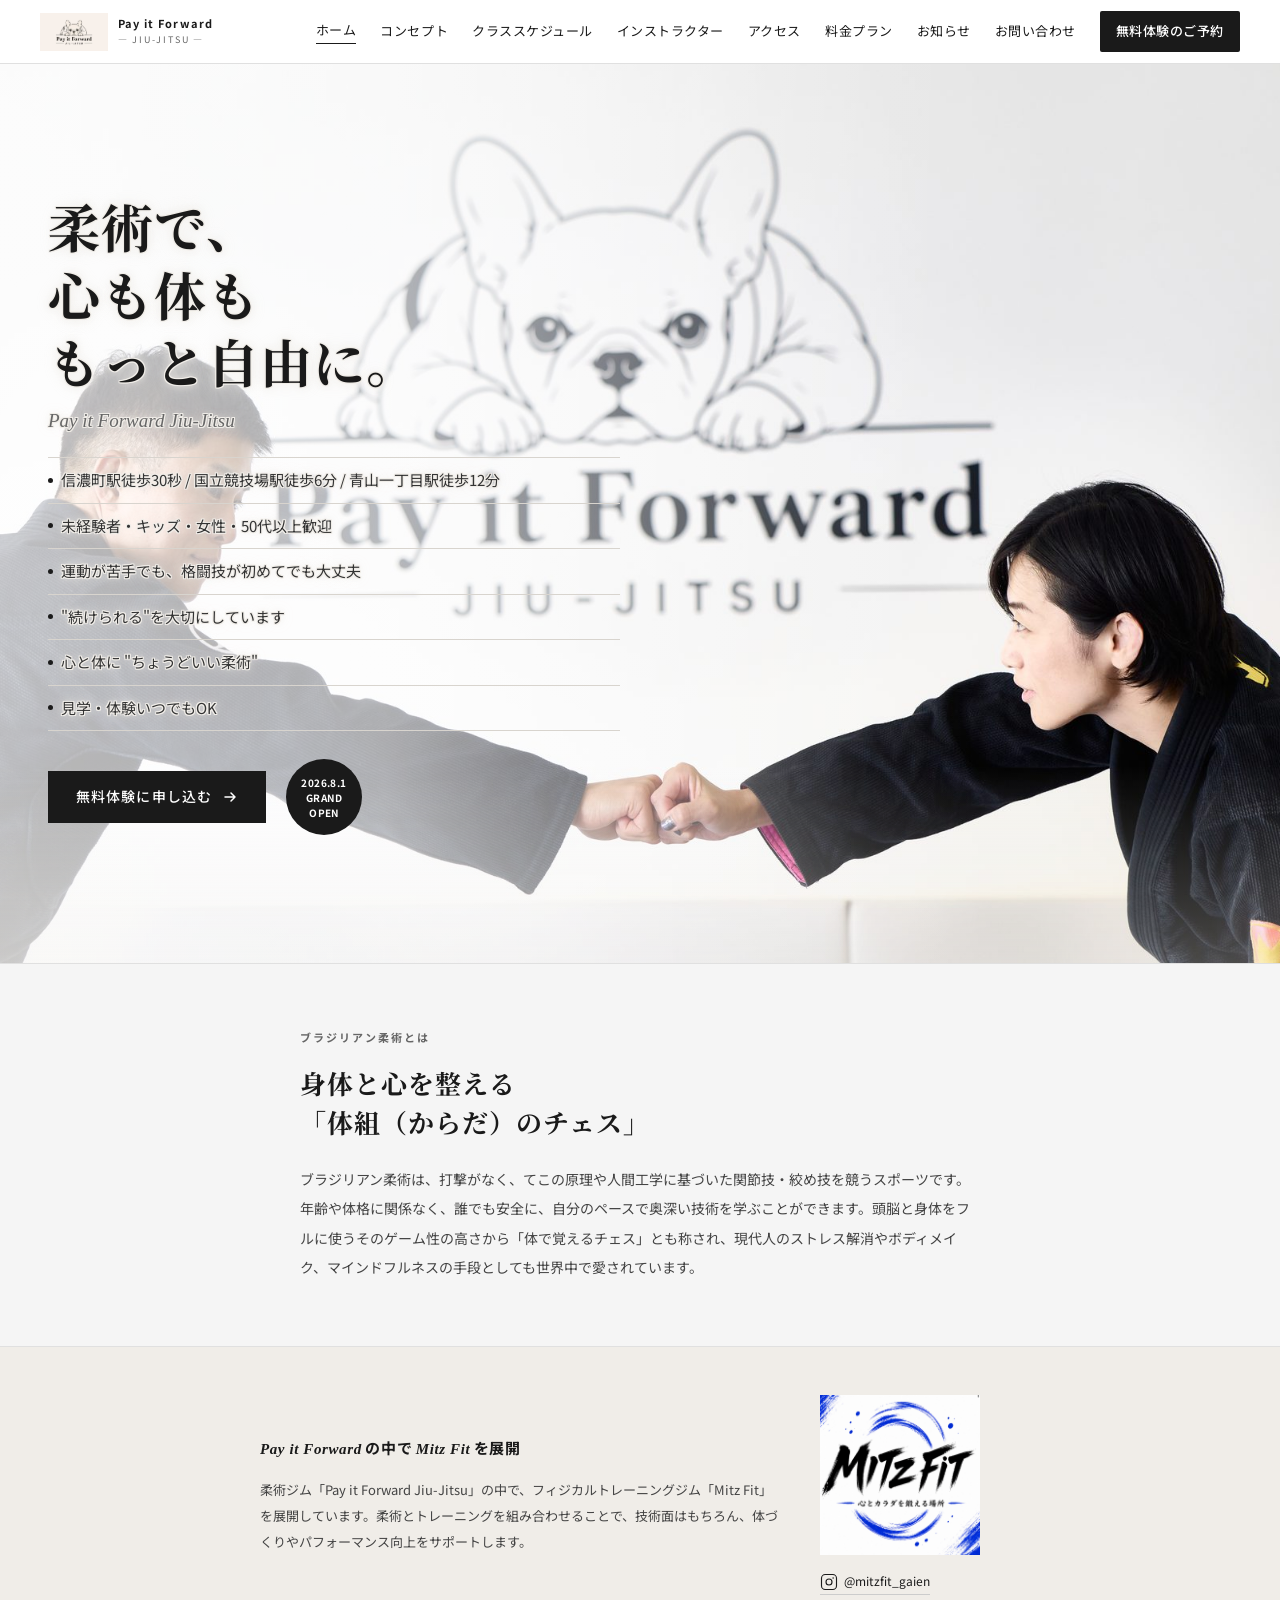
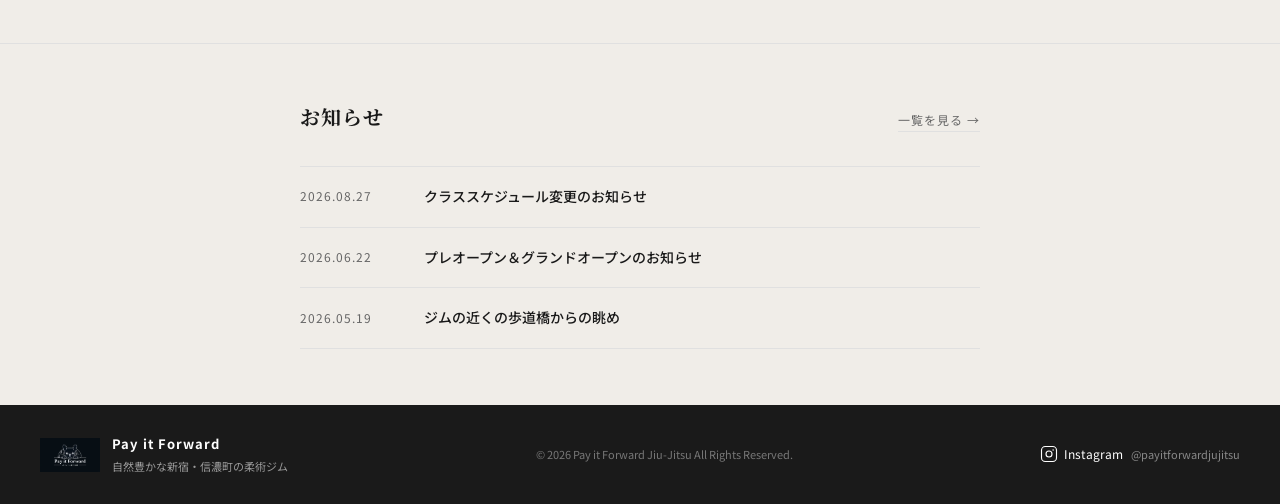
==== commit e580c967: "Add files via upload" ====
--- a/index.html
+++ b/index.html
@@ -609,7 +609,7 @@
 
       <!-- HERO -->
       <!-- BUILD-ID: hero-fullbleed-v11 -->
-      <section class="hero" data-build="hero-fullbleed-v11">
+      <section class="hero" data-build="hero-fullbleed-v13">
         <div class="hero-slider" id="heroSlider">
           <!-- 表示順：道場全景 → 拳合わせ → スパーリング → 指導風景 → 窓辺の3人 -->
           <img src="hero5.jpg" alt="Pay it Forward JIU-JITSU の道場" class="hero-img hero-slide is-active">
@@ -727,33 +727,45 @@
 
     // ===== お知らせデータ =====
     const NEWS_DATA = [
-  {
-    "id": 1,
-    "title": "Pay it Forward Jiu-Jitsu オープン決定",
-    "date": "2026-05-07",
-    "content": "この度、東京・信濃町にて「Pay it Forward Jiu-Jitsu」のオープンが正式に決定いたしました。\n\nはじめての方も、女性も、キッズも、50代以上の方も。それぞれのペースで楽しく強くなれる場所を目指します。\n\nオープン日・体験会の詳細については順次お知らせいたします。\nぜひInstagramやLINEでの最新情報をお見逃しなく。"
-  },
-  {
-    "id": 2,
-    "title": "オープン準備スタート",
-    "date": "2026-05-17",
-    "content": "本日よりオープンに向けた準備を本格的にスタートしました。\n\n道場の整備、スケジュール調整、体験会の企画など、鋭意準備中です。\n\n無料体験のお申し込みは「お問い合わせ」ページよりお気軽にどうぞ。\nオープンまで今しばらくお待ちください。"
-  },
-  {
-    "id": 3,
-    "title": "ジムの近くの歩道橋からの眺め",
-    "date": "2026-05-19",
-    "thumbnail": "news01.jpg",
-    "content": "ジムの近くの有名な歩道橋です！\n\nジムの準備の最中にお散歩。\n\n良いジムを作って皆さんをお待ちしております。"
-  },
-  {
-    "id": 4,
-    "title": "プレオープン＆グランドオープンのお知らせ",
-    "date": "2026-06-22",
-    "thumbnail": "news02.jpg",
-    "content": "7月28日（火）〜31日（金） プレオープン\n8月1日（土） グランドオープン\n\nいよいよ、Pay it Forward JIU-JITSUがオープンします！\n\n7月28日（火）から31日（金）までの4日間は「プレオープン期間」として、体験レッスンや見学を随時受け付けております。\n\nそして8月1日（土）はいよいよグランドオープン！当日はお披露目会として、体験レッスン・施設見学・インストラクターとの交流など、楽しいイベントを予定しています。\n\n「ちょっと気になっていた」「柔術をやってみたかった」という方、ぜひこの機会に遊びにいらしてください！\n\n皆さんとマットの上でお会いできることを楽しみにしております。\n\n— New Challenge, Stronger Together. —"
-  }
-];
+    {
+      "id": 1,
+      "title": "Pay it Forward Jiu-Jitsu オープン決定",
+      "date": "2026-05-07",
+      "content": "この度、東京・信濃町にて「Pay it Forward Jiu-Jitsu」のオープンが正式に決定いたしました。\n\nはじめての方も、女性も、キッズも、50代以上の方も。それぞれのペースで楽しく強くなれる場所を目指します。\n\nオープン日・体験会の詳細については順次お知らせいたします。\nぜひInstagramやLINEでの最新情報をお見逃しなく。"
+    },
+    {
+      "id": 2,
+      "title": "オープン準備スタート",
+      "date": "2026-05-17",
+      "content": "本日よりオープンに向けた準備を本格的にスタートしました。\n\n道場の整備、スケジュール調整、体験会の企画など、鋭意準備中です。\n\n無料体験のお申し込みは「お問い合わせ」ページよりお気軽にどうぞ。\nオープンまで今しばらくお待ちください。"
+    },
+    {
+      "id": 3,
+      "title": "ジムの近くの歩道橋からの眺め",
+      "date": "2026-05-19",
+      "thumbnail": "news01.jpg",
+      "content": "ジムの近くの有名な歩道橋です！\n\nジムの準備の最中にお散歩。\n\n良いジムを作って皆さんをお待ちしております。"
+    },
+    {
+      "id": 4,
+      "title": "プレオープン＆グランドオープンのお知らせ",
+      "date": "2026-06-22",
+      "thumbnail": "news02.jpg",
+      "content": "7月28日（火）〜31日（金） プレオープン\n8月1日（土） グランドオープン\n\nいよいよ、Pay it Forward JIU-JITSUがオープンします！\n\n7月28日（火）から31日（金）までの4日間は「プレオープン期間」として、体験レッスンや見学を随時受け付けております。\n\nそして8月1日（土）はいよいよグランドオープン！当日はお披露目会として、体験レッスン・施設見学・インストラクターとの交流など、楽しいイベントを予定しています。\n\n「ちょっと気になっていた」「柔術をやってみたかった」という方、ぜひこの機会に遊びにいらしてください！\n\n皆さんとマットの上でお会いできることを楽しみにしております。\n\n— New Challenge, Stronger Together. —"
+    },
+    {
+      "id": 5,
+      "title": "クラススケジュール変更のお知らせ",
+      "date": "2026-08-27",
+      "content": "いつもPay it Forward JIU-JITSUをご利用いただき、ありがとうございます。\n\nこのたび、より多くの皆さまに柔術を楽しんでいただける環境づくりと、初心者の方にもより分かりやすく参加しやすいクラス構成を目指し、クラススケジュールを変更いたします。\n\nBEGINNER\n柔術未経験者・初心者の方が安心して参加できる45分間のクラスです。\n基本的な動きやポジション、エスケープ、ガード、パス、スイープ、サブミッションなど、ブラジリアン柔術に必要な基礎を段階的に学んでいきます。\n初めて柔術をされる方は、まずはこちらのクラスへの参加をおすすめします。\n経験者の方も、基礎技術の確認や反復練習としてご参加いただけます。\n\nALL LEVELS\n白帯から黒帯まで、すべてのレベルの方が参加できる60分間の柔術クラスです。\nテクニック練習だけでなく、シチュエーションスパーリングや通常のスパーリングなども取り入れ、より実践的に柔術を学んでいきます。\n\nNO-GI / GRAPPLING\n道着を着用せず、ラッシュガードやショーツで行う60分間のグラップリングクラスです。\n柔術の技術をベースに、NO-GIならではの動きやテクニックについても学んでいきます。\n\n初心者の方が、より始めやすい道場へ\n今回のスケジュール変更では、BEGINNERクラスを月曜日から日曜日まで毎日開催します。\n\n「柔術に興味はあるけれど、格闘技経験がない」\n「運動経験が少なくて不安」\n「仕事の都合で決まった曜日には通えない」\n\nそんな方にも、ご自身の生活スタイルに合わせて柔術を始めていただける環境を目指しました。\n\nまた、経験を積んだ後はALL LEVELS、NO-GI / GRAPPLING、SPARRINGなど、それぞれの目的や楽しみ方に合わせて参加するクラスを選んでいただけます。\n\nこれからも、初めてマットに上がる方から経験者の方まで、皆さまが長く柔術を楽しみ、成長していける道場づくりに努めてまいります。\n\n今後ともPay it Forward JIU-JITSUをよろしくお願いいたします。",
+      "links": [
+        {
+          "href": "schedule.html",
+          "label": "クラススケジュールを見る"
+        }
+      ]
+    }
+  ];
 
     // ===== TOP 最新3件表示 =====
     (function() {
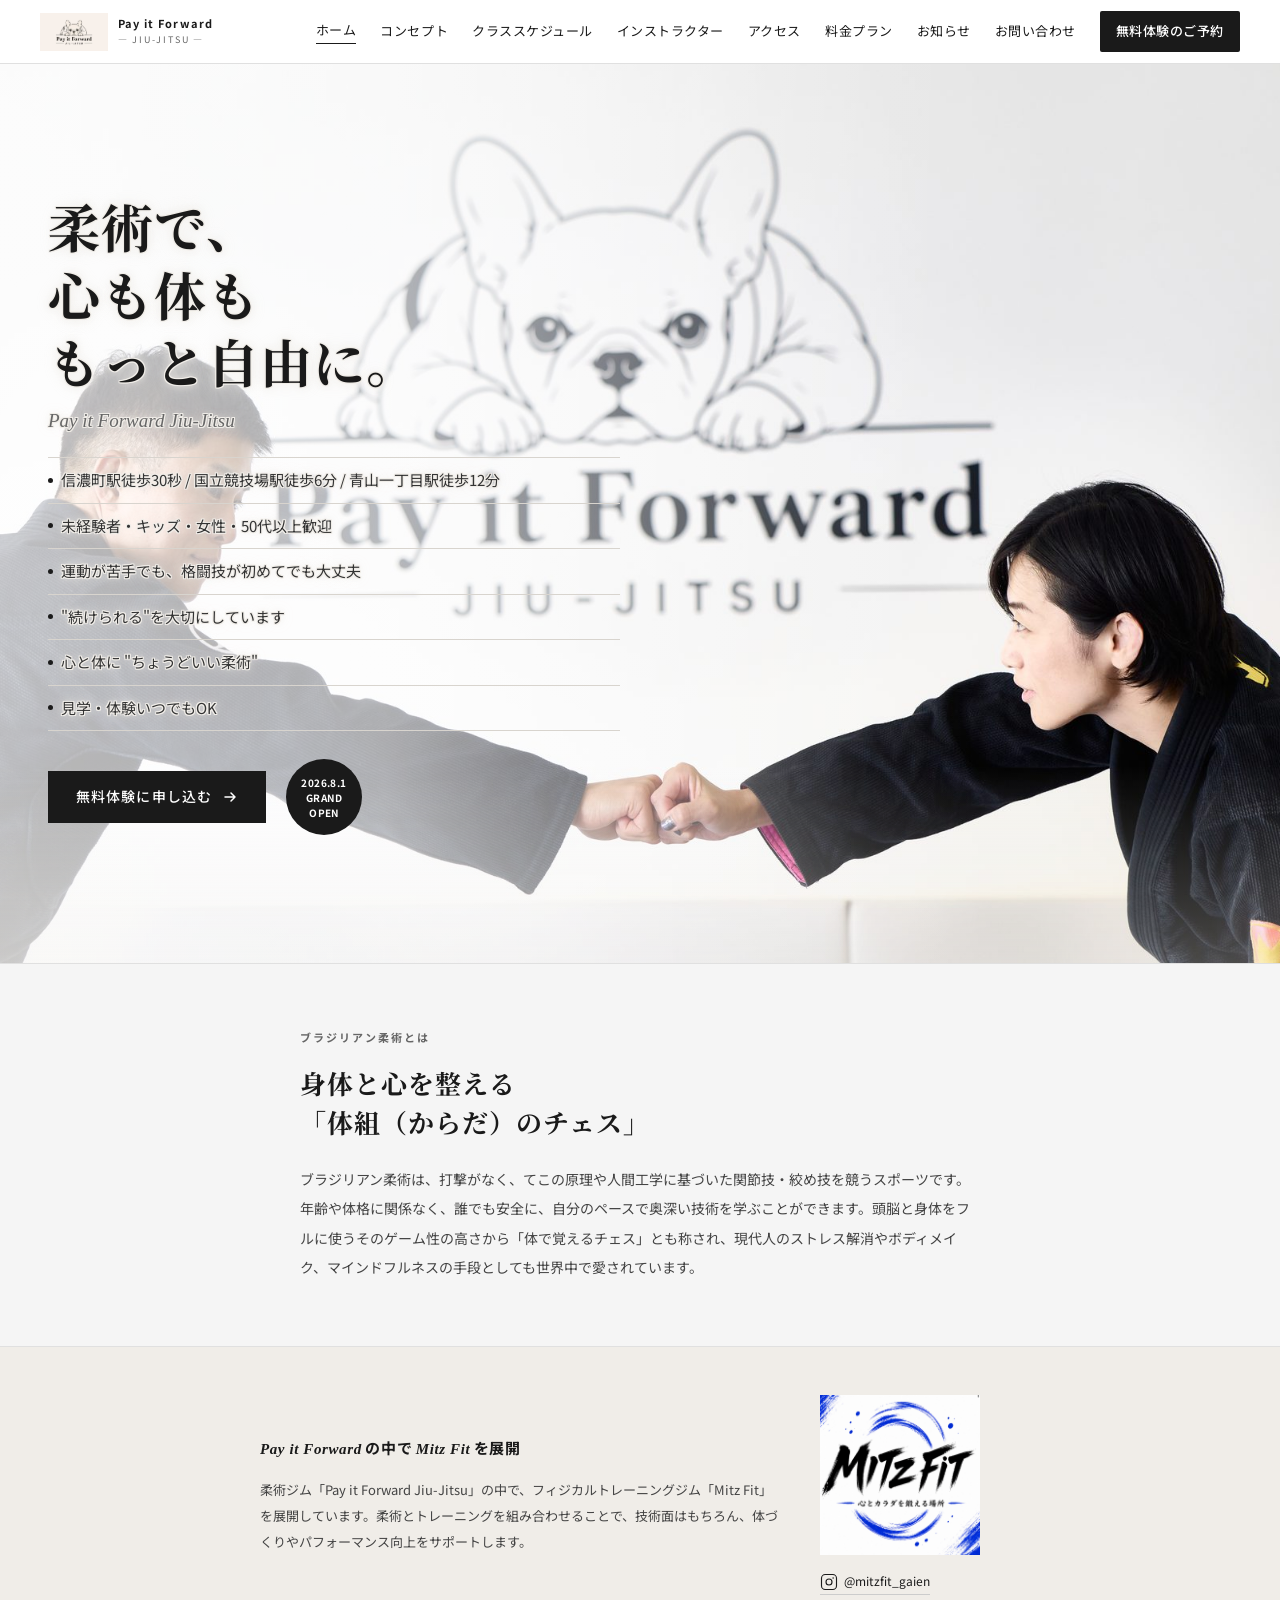
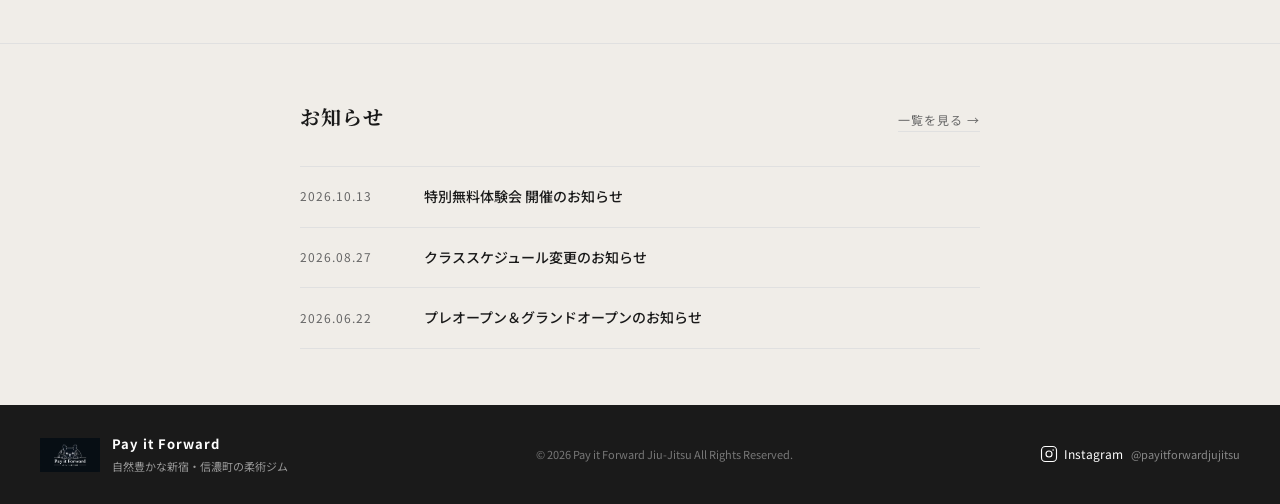
==== commit 49c7496c: "Add files via upload" ====
--- a/index.html
+++ b/index.html
@@ -609,7 +609,7 @@
 
       <!-- HERO -->
       <!-- BUILD-ID: hero-fullbleed-v11 -->
-      <section class="hero" data-build="hero-fullbleed-v13">
+      <section class="hero" data-build="hero-fullbleed-v17">
         <div class="hero-slider" id="heroSlider">
           <!-- 表示順：道場全景 → 拳合わせ → スパーリング → 指導風景 → 窓辺の3人 -->
           <img src="hero5.jpg" alt="Pay it Forward JIU-JITSU の道場" class="hero-img hero-slide is-active">
@@ -708,6 +708,7 @@
 
   </div>
 
+  <script src="news-data.js?v=20261013"></script>
   <script>
     // ===== ハンバーガー =====
     const ham = document.getElementById('hamburger');
@@ -726,46 +727,7 @@
     });
 
     // ===== お知らせデータ =====
-    const NEWS_DATA = [
-    {
-      "id": 1,
-      "title": "Pay it Forward Jiu-Jitsu オープン決定",
-      "date": "2026-05-07",
-      "content": "この度、東京・信濃町にて「Pay it Forward Jiu-Jitsu」のオープンが正式に決定いたしました。\n\nはじめての方も、女性も、キッズも、50代以上の方も。それぞれのペースで楽しく強くなれる場所を目指します。\n\nオープン日・体験会の詳細については順次お知らせいたします。\nぜひInstagramやLINEでの最新情報をお見逃しなく。"
-    },
-    {
-      "id": 2,
-      "title": "オープン準備スタート",
-      "date": "2026-05-17",
-      "content": "本日よりオープンに向けた準備を本格的にスタートしました。\n\n道場の整備、スケジュール調整、体験会の企画など、鋭意準備中です。\n\n無料体験のお申し込みは「お問い合わせ」ページよりお気軽にどうぞ。\nオープンまで今しばらくお待ちください。"
-    },
-    {
-      "id": 3,
-      "title": "ジムの近くの歩道橋からの眺め",
-      "date": "2026-05-19",
-      "thumbnail": "news01.jpg",
-      "content": "ジムの近くの有名な歩道橋です！\n\nジムの準備の最中にお散歩。\n\n良いジムを作って皆さんをお待ちしております。"
-    },
-    {
-      "id": 4,
-      "title": "プレオープン＆グランドオープンのお知らせ",
-      "date": "2026-06-22",
-      "thumbnail": "news02.jpg",
-      "content": "7月28日（火）〜31日（金） プレオープン\n8月1日（土） グランドオープン\n\nいよいよ、Pay it Forward JIU-JITSUがオープンします！\n\n7月28日（火）から31日（金）までの4日間は「プレオープン期間」として、体験レッスンや見学を随時受け付けております。\n\nそして8月1日（土）はいよいよグランドオープン！当日はお披露目会として、体験レッスン・施設見学・インストラクターとの交流など、楽しいイベントを予定しています。\n\n「ちょっと気になっていた」「柔術をやってみたかった」という方、ぜひこの機会に遊びにいらしてください！\n\n皆さんとマットの上でお会いできることを楽しみにしております。\n\n— New Challenge, Stronger Together. —"
-    },
-    {
-      "id": 5,
-      "title": "クラススケジュール変更のお知らせ",
-      "date": "2026-08-27",
-      "content": "いつもPay it Forward JIU-JITSUをご利用いただき、ありがとうございます。\n\nこのたび、より多くの皆さまに柔術を楽しんでいただける環境づくりと、初心者の方にもより分かりやすく参加しやすいクラス構成を目指し、クラススケジュールを変更いたします。\n\nBEGINNER\n柔術未経験者・初心者の方が安心して参加できる45分間のクラスです。\n基本的な動きやポジション、エスケープ、ガード、パス、スイープ、サブミッションなど、ブラジリアン柔術に必要な基礎を段階的に学んでいきます。\n初めて柔術をされる方は、まずはこちらのクラスへの参加をおすすめします。\n経験者の方も、基礎技術の確認や反復練習としてご参加いただけます。\n\nALL LEVELS\n白帯から黒帯まで、すべてのレベルの方が参加できる60分間の柔術クラスです。\nテクニック練習だけでなく、シチュエーションスパーリングや通常のスパーリングなども取り入れ、より実践的に柔術を学んでいきます。\n\nNO-GI / GRAPPLING\n道着を着用せず、ラッシュガードやショーツで行う60分間のグラップリングクラスです。\n柔術の技術をベースに、NO-GIならではの動きやテクニックについても学んでいきます。\n\n初心者の方が、より始めやすい道場へ\n今回のスケジュール変更では、BEGINNERクラスを月曜日から日曜日まで毎日開催します。\n\n「柔術に興味はあるけれど、格闘技経験がない」\n「運動経験が少なくて不安」\n「仕事の都合で決まった曜日には通えない」\n\nそんな方にも、ご自身の生活スタイルに合わせて柔術を始めていただける環境を目指しました。\n\nまた、経験を積んだ後はALL LEVELS、NO-GI / GRAPPLING、SPARRINGなど、それぞれの目的や楽しみ方に合わせて参加するクラスを選んでいただけます。\n\nこれからも、初めてマットに上がる方から経験者の方まで、皆さまが長く柔術を楽しみ、成長していける道場づくりに努めてまいります。\n\n今後ともPay it Forward JIU-JITSUをよろしくお願いいたします。",
-      "links": [
-        {
-          "href": "schedule.html",
-          "label": "クラススケジュールを見る"
-        }
-      ]
-    }
-  ];
+    // データ本体は news-data.js にあります（3ページ共通・ここには書かない）
 
     // ===== TOP 最新3件表示 =====
     (function() {
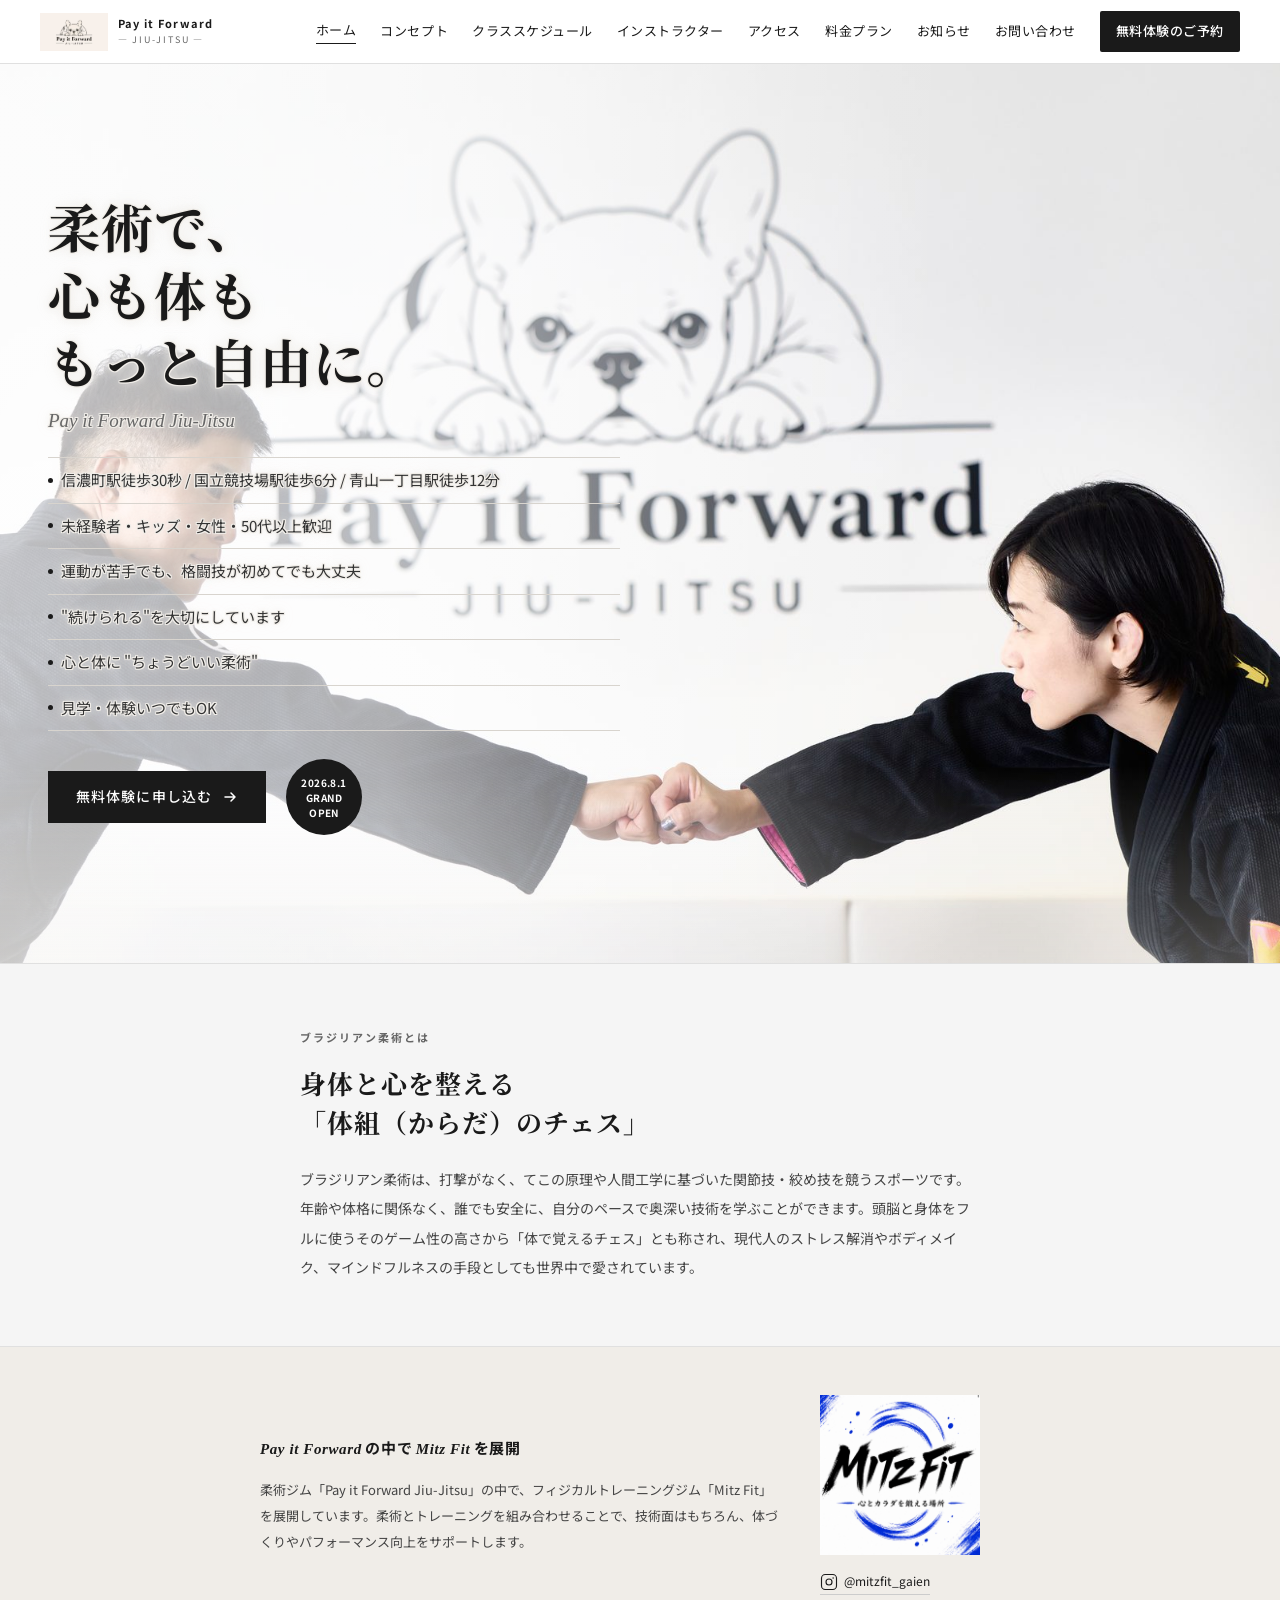
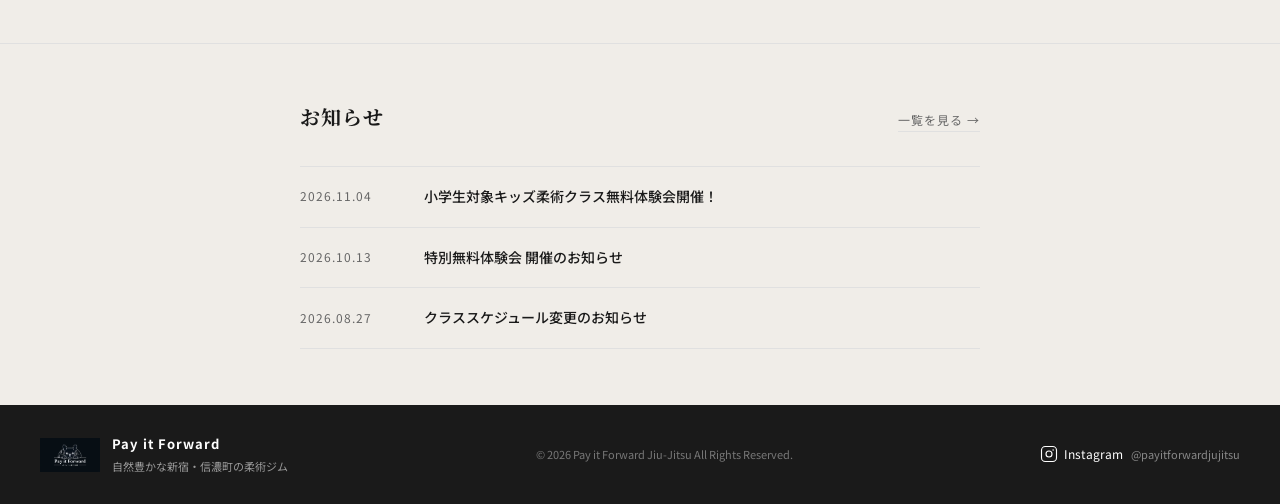
==== commit 965812ac: "Add files via upload" ====
--- a/index.html
+++ b/index.html
@@ -609,7 +609,7 @@
 
       <!-- HERO -->
       <!-- BUILD-ID: hero-fullbleed-v11 -->
-      <section class="hero" data-build="hero-fullbleed-v17">
+      <section class="hero" data-build="hero-fullbleed-v18">
         <div class="hero-slider" id="heroSlider">
           <!-- 表示順：道場全景 → 拳合わせ → スパーリング → 指導風景 → 窓辺の3人 -->
           <img src="hero5.jpg" alt="Pay it Forward JIU-JITSU の道場" class="hero-img hero-slide is-active">
@@ -708,7 +708,7 @@
 
   </div>
 
-  <script src="news-data.js?v=20261013"></script>
+  <script src="news-data.js?v=20261104"></script>
   <script>
     // ===== ハンバーガー =====
     const ham = document.getElementById('hamburger');
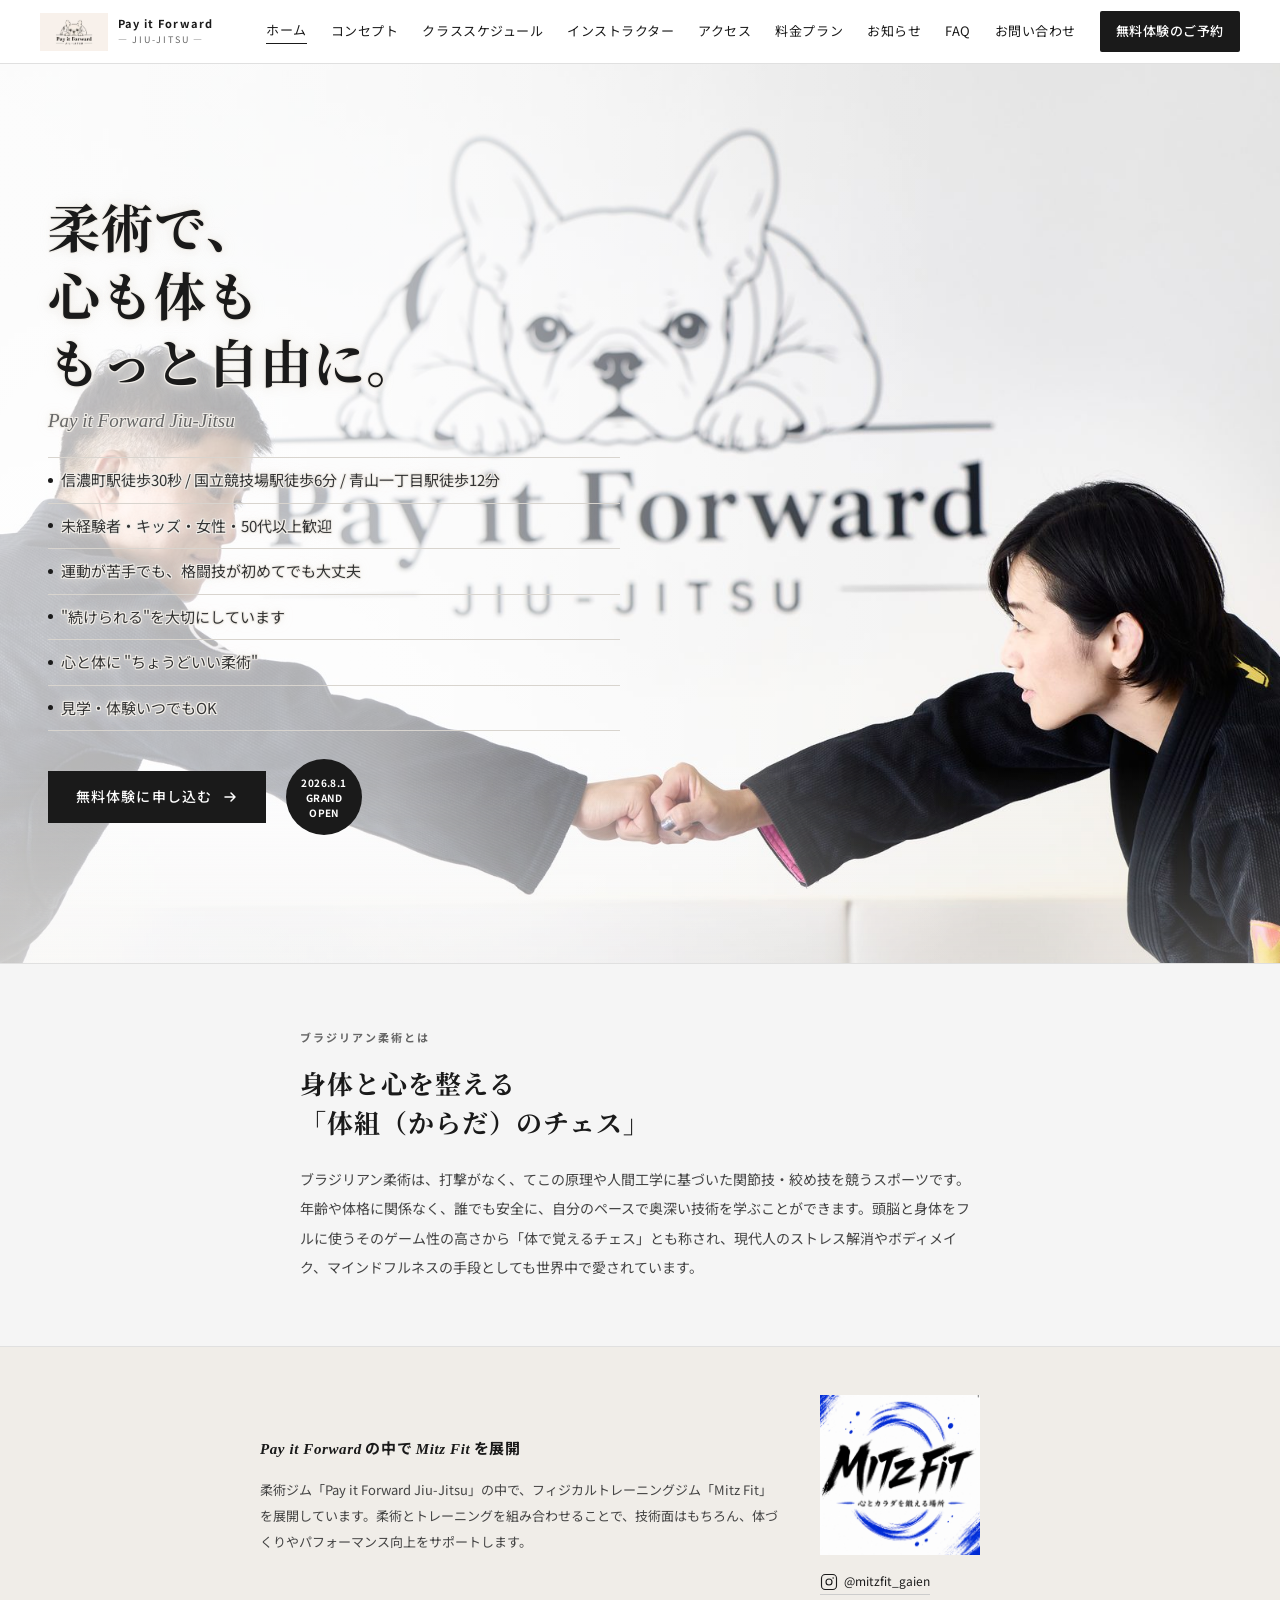
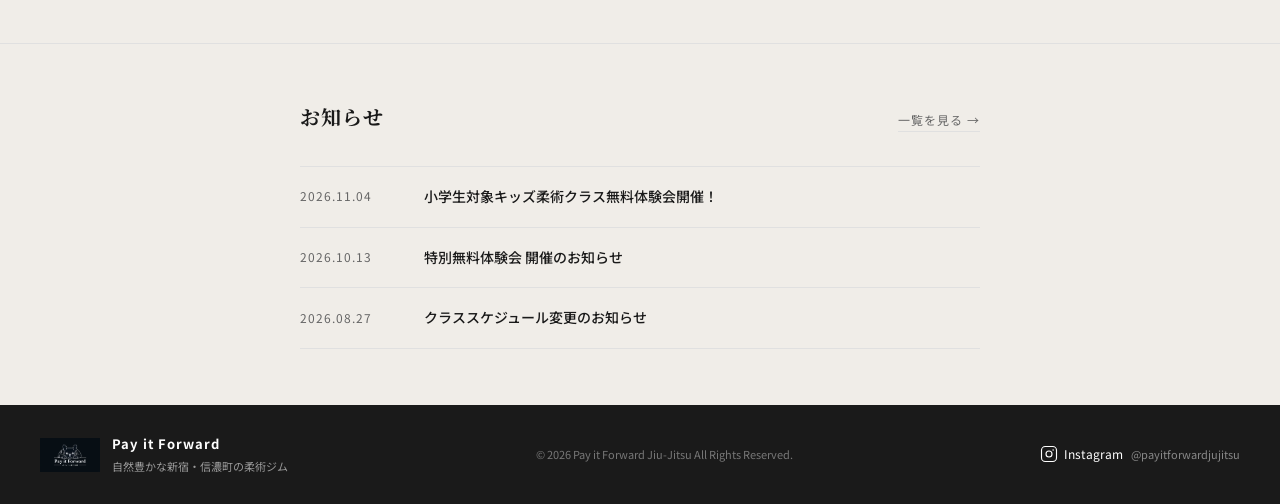
==== commit 94c32084: "Add files via upload" ====
--- a/index.html
+++ b/index.html
@@ -584,6 +584,7 @@
         <a href="access.html">アクセス</a>
         <a href="pricing.html">料金プラン</a>
         <a href="news.html">お知らせ</a>
+        <a href="faq.html">FAQ</a>
         <a href="contact.html">お問い合わせ</a>
         <a href="contact.html" class="btn-cta">無料体験のご予約</a>
       </nav>
@@ -601,6 +602,7 @@
       <a href="access.html">アクセス</a>
       <a href="pricing.html">料金プラン</a>
       <a href="news.html">お知らせ</a>
+      <a href="faq.html">FAQ</a>
       <a href="contact.html">お問い合わせ</a>
       <a href="contact.html" class="btn-cta">無料体験のご予約</a>
     </div>
